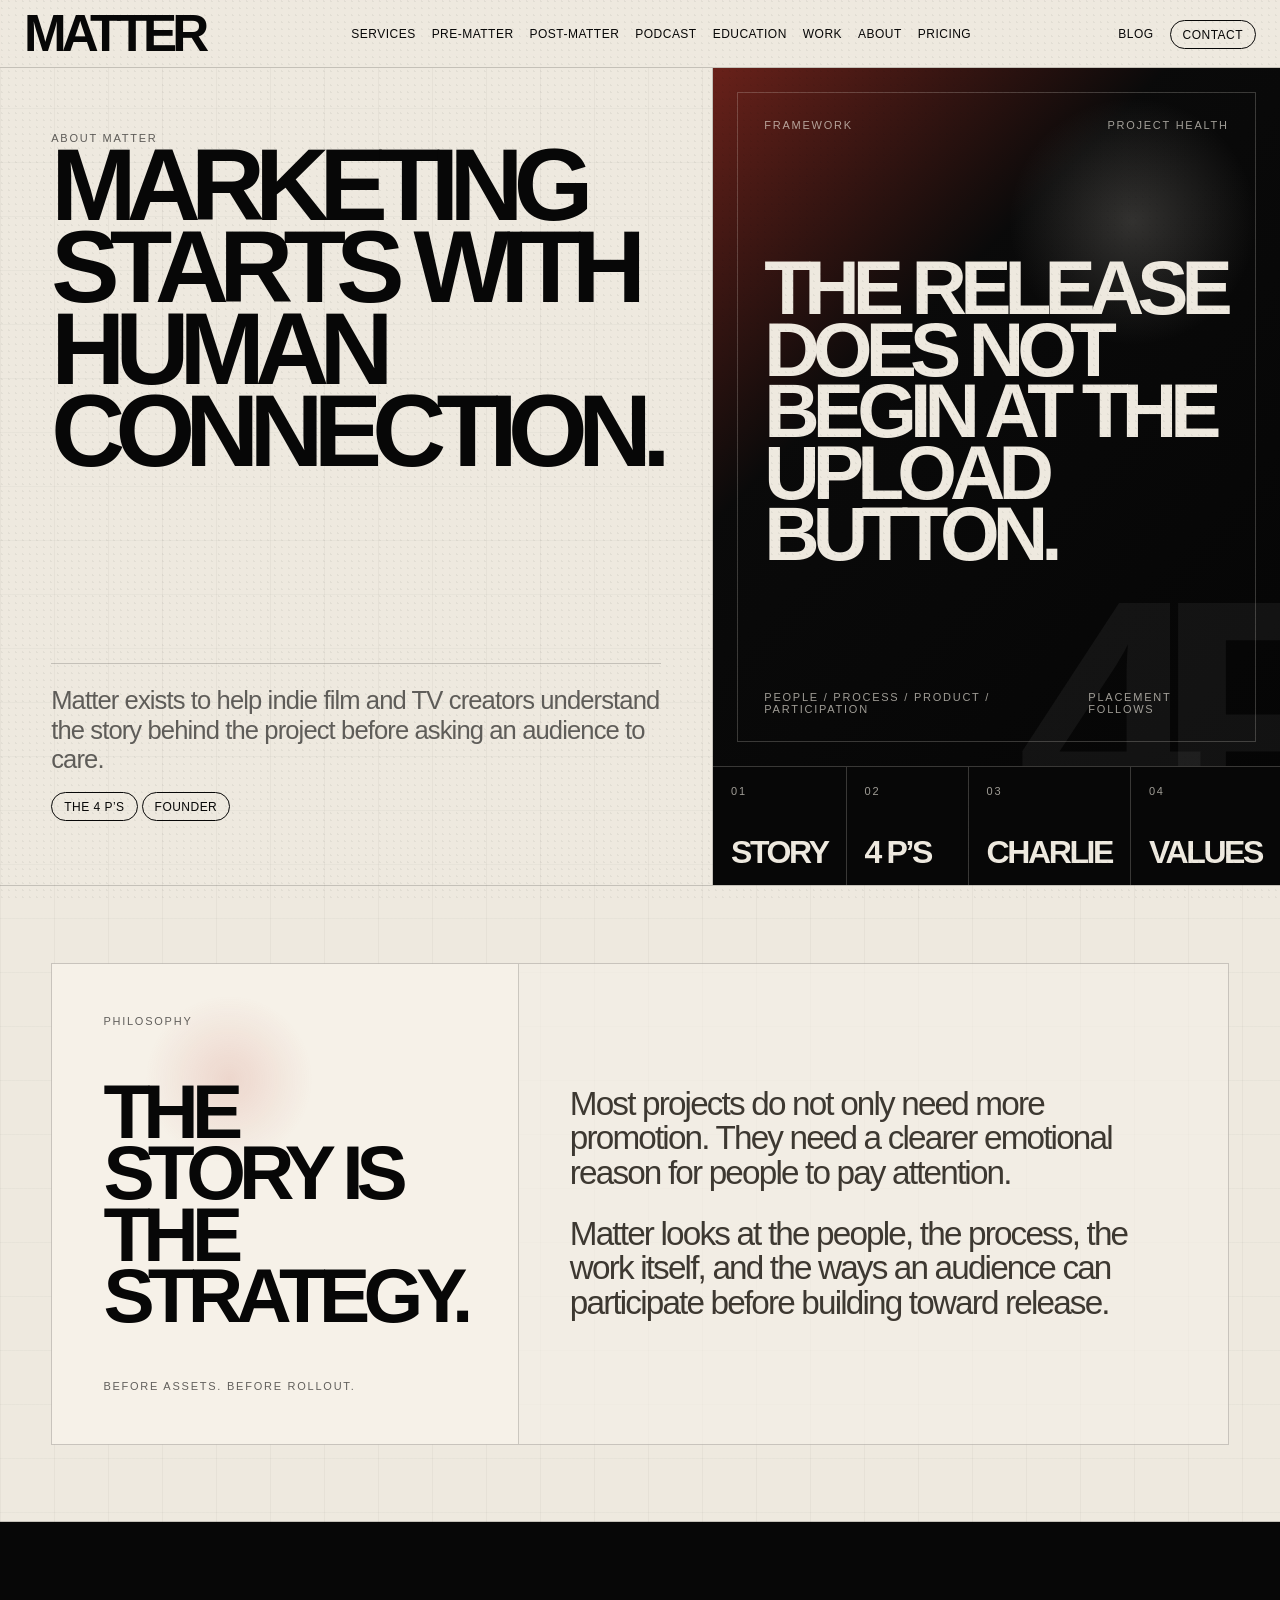
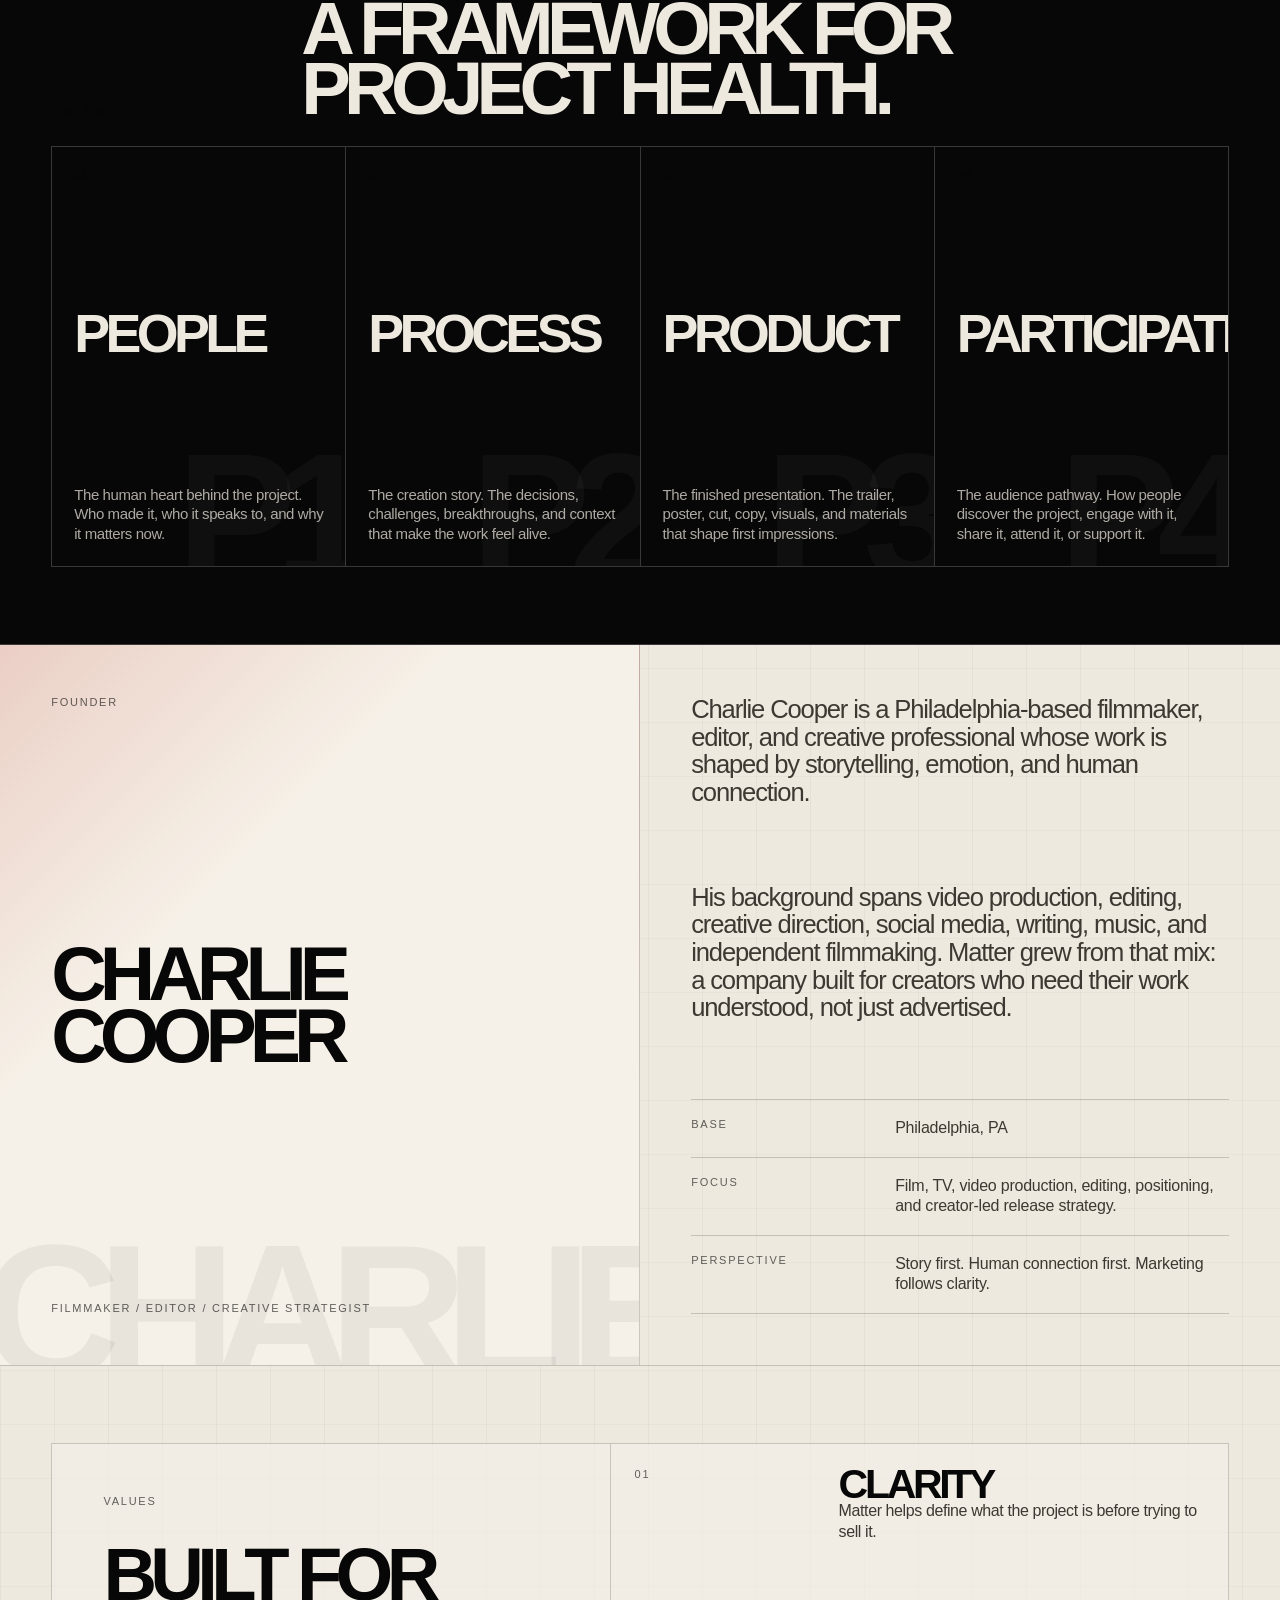
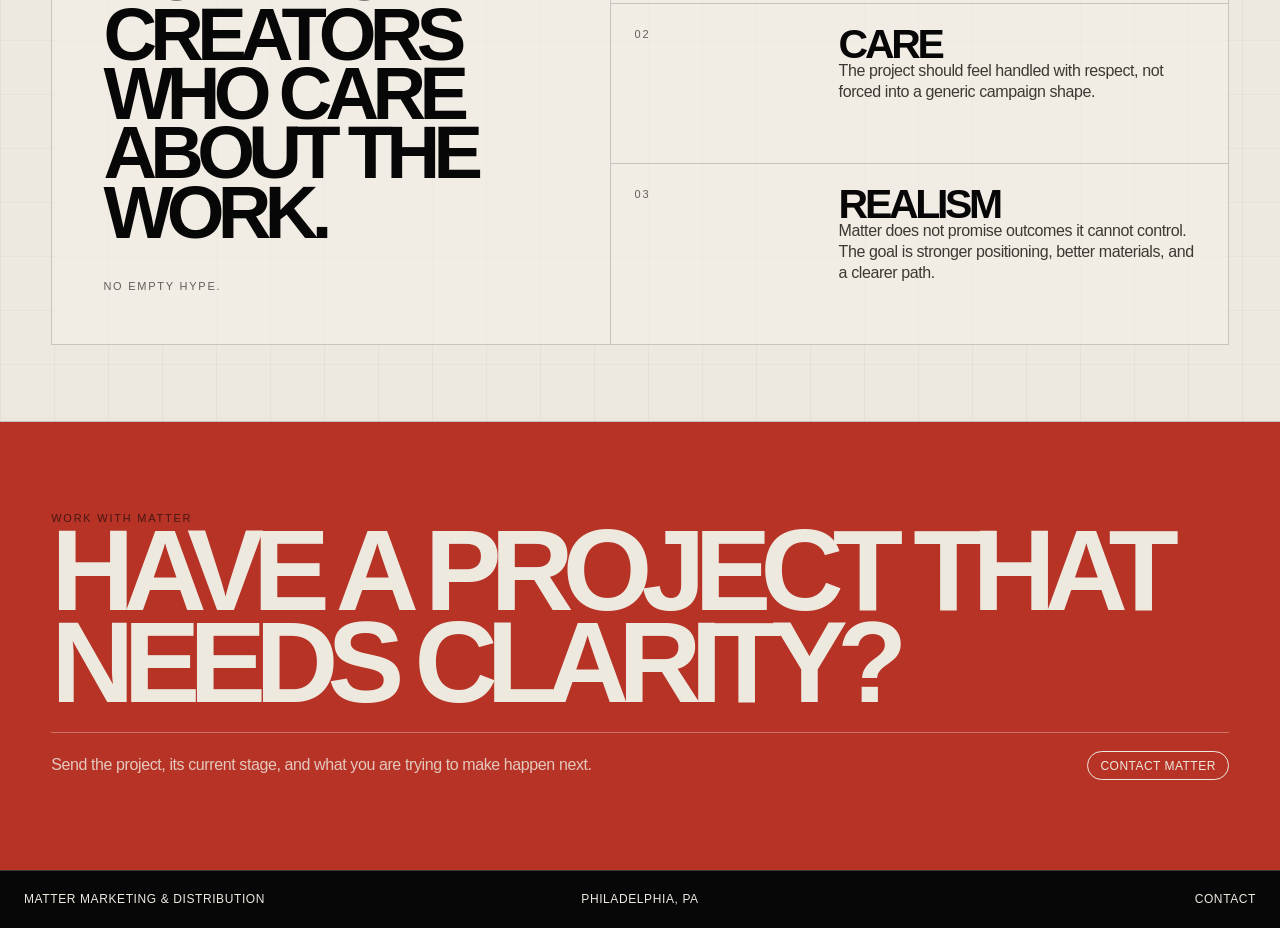
==== about/index.html @ 063575da "Update Matter website" ====
<!DOCTYPE html>
<html lang="en">
<head>
  <meta charset="UTF-8" />
  <meta name="viewport" content="width=device-width, initial-scale=1.0" />
  <title>About | Matter Marketing & Distribution</title>
  <link rel="stylesheet" href="../assets/css/style.css" />
  <style>
    :root {
      --about-black: #070707;
      --about-cream: #eee9df;
      --about-paper: #f6f1e8;
      --about-red: #b63326;
      --about-muted: rgba(7,7,7,.62);
      --about-line: rgba(7,7,7,.18);
      --about-light-line: rgba(238,233,223,.22);
    }

    body {
      background:
        linear-gradient(90deg, rgba(7,7,7,.035) 0 1px, transparent 1px),
        linear-gradient(180deg, rgba(7,7,7,.028) 0 1px, transparent 1px),
        var(--about-cream);
      background-size: 54px 54px;
      color: var(--about-black);
    }

    .about-kicker {
      margin: 0;
      color: var(--about-muted);
      font-size: 11px;
      letter-spacing: .16em;
      text-transform: uppercase;
    }

    .about-hero {
      min-height: calc(100vh - 82px);
      display: grid;
      grid-template-columns: .95fr 1.05fr;
      border-bottom: 1px solid var(--about-line);
    }

    .about-hero-left {
      padding: clamp(38px, 5vw, 82px) clamp(24px, 4vw, 64px);
      display: flex;
      flex-direction: column;
      justify-content: space-between;
      gap: 54px;
      border-right: 1px solid var(--about-line);
    }

    .about-hero-left h1 {
      margin: 0;
      max-width: 980px;
      font-size: clamp(60px, 8vw, 150px);
      line-height: .8;
      letter-spacing: -.095em;
      text-transform: uppercase;
    }

    .about-hero-bottom {
      padding-top: 22px;
      border-top: 1px solid var(--about-line);
      display: grid;
      gap: 18px;
    }

    .about-hero-bottom p {
      max-width: 650px;
      margin: 0;
      color: var(--about-muted);
      font-size: clamp(18px, 2vw, 28px);
      line-height: 1.14;
      letter-spacing: -.035em;
    }

    .about-hero-right {
      display: grid;
      grid-template-rows: 1fr auto;
      background: var(--about-black);
      color: var(--about-cream);
    }

    .philosophy-board {
      position: relative;
      min-height: 100%;
      padding: clamp(28px, 4vw, 54px);
      display: flex;
      flex-direction: column;
      justify-content: space-between;
      overflow: hidden;
      background:
        radial-gradient(circle at 74% 22%, rgba(238,233,223,.18), transparent 18%),
        linear-gradient(135deg, rgba(182,51,38,.55), rgba(7,7,7,.3) 36%, rgba(5,5,5,.98)),
        #0b0b0b;
    }

    .philosophy-board::before {
      content: "";
      position: absolute;
      inset: 24px;
      border: 1px solid rgba(238,233,223,.22);
      pointer-events: none;
    }

    .philosophy-board::after {
      content: "4P";
      position: absolute;
      right: -4vw;
      bottom: -6vw;
      font-size: clamp(180px, 26vw, 520px);
      line-height: .75;
      font-weight: 900;
      letter-spacing: -.14em;
      color: rgba(238,233,223,.055);
      pointer-events: none;
    }

    .philosophy-board h2 {
      position: relative;
      z-index: 2;
      margin: 0;
      max-width: 760px;
      font-size: clamp(48px, 6vw, 118px);
      line-height: .8;
      letter-spacing: -.09em;
      text-transform: uppercase;
    }

    .board-meta {
      position: relative;
      z-index: 2;
      display: flex;
      justify-content: space-between;
      gap: 18px;
      color: rgba(238,233,223,.66);
      font-size: 11px;
      letter-spacing: .16em;
      text-transform: uppercase;
    }

    .about-nav-strip {
      display: grid;
      grid-template-columns: repeat(4, 1fr);
      border-top: 1px solid var(--about-light-line);
    }

    .about-nav-item {
      min-height: 118px;
      padding: 18px;
      border-right: 1px solid var(--about-light-line);
      display: flex;
      flex-direction: column;
      justify-content: space-between;
      transition: background .22s ease;
    }

    .about-nav-item:last-child {
      border-right: 0;
    }

    .about-nav-item:hover {
      background: #171717;
    }

    .about-nav-item strong {
      font-size: clamp(22px, 2.5vw, 42px);
      line-height: .86;
      letter-spacing: -.075em;
      text-transform: uppercase;
    }

    .about-section {
      padding: clamp(42px, 6vw, 92px) clamp(24px, 4vw, 58px);
      border-bottom: 1px solid var(--about-line);
    }

    .story-panel {
      display: grid;
      grid-template-columns: .7fr 1.3fr;
      border: 1px solid var(--about-line);
      background: rgba(246,241,232,.58);
    }

    .story-title {
      min-height: 480px;
      padding: clamp(24px, 4vw, 52px);
      border-right: 1px solid var(--about-line);
      display: flex;
      flex-direction: column;
      justify-content: space-between;
      background:
        radial-gradient(circle at 38% 24%, rgba(182,51,38,.14), transparent 18%),
        var(--about-paper);
    }

    .story-title h2 {
      margin: 0;
      font-size: clamp(46px, 6vw, 118px);
      line-height: .8;
      letter-spacing: -.09em;
      text-transform: uppercase;
    }

    .story-copy {
      min-height: 480px;
      padding: clamp(24px, 4vw, 52px);
      display: grid;
      align-content: center;
      gap: 26px;
    }

    .story-copy p {
      max-width: 900px;
      margin: 0;
      color: #3d3831;
      font-size: clamp(22px, 2.6vw, 42px);
      line-height: 1.04;
      letter-spacing: -.055em;
    }

    .framework-section {
      background: var(--about-black);
      color: var(--about-cream);
      border-bottom-color: var(--about-light-line);
    }

    .framework-head {
      display: grid;
      grid-template-columns: 220px 1fr;
      gap: 30px;
      align-items: end;
      margin-bottom: 28px;
    }

    .framework-head h2 {
      margin: 0;
      max-width: 1080px;
      font-size: clamp(42px, 5.8vw, 116px);
      line-height: .8;
      letter-spacing: -.09em;
      text-transform: uppercase;
    }

    .fourp-grid {
      display: grid;
      grid-template-columns: repeat(4, 1fr);
      border-top: 1px solid var(--about-light-line);
      border-left: 1px solid var(--about-light-line);
    }

    .p-card {
      min-height: 420px;
      padding: 22px;
      border-right: 1px solid var(--about-light-line);
      border-bottom: 1px solid var(--about-light-line);
      display: flex;
      flex-direction: column;
      justify-content: space-between;
      position: relative;
      overflow: hidden;
      isolation: isolate;
      transition: transform .22s ease, background .22s ease;
    }

    .p-card::before {
      content: "";
      position: absolute;
      inset: 18px;
      border: 1px solid rgba(238,233,223,.16);
      opacity: 0;
      transform: scale(.96);
      transition: opacity .22s ease, transform .22s ease;
      pointer-events: none;
    }

    .p-card::after {
      position: absolute;
      right: -8px;
      bottom: -18px;
      font-size: 180px;
      line-height: .75;
      font-weight: 900;
      letter-spacing: -.12em;
      color: rgba(238,233,223,.04);
      z-index: -1;
    }

    .p-card:nth-child(1)::after { content: "P1"; }
    .p-card:nth-child(2)::after { content: "P2"; }
    .p-card:nth-child(3)::after { content: "P3"; }
    .p-card:nth-child(4)::after { content: "P4"; }

    .p-card:hover {
      transform: translateY(-4px);
      background:
        radial-gradient(circle at 50% 24%, rgba(182,51,38,.22), transparent 22%),
        #111;
    }

    .p-card:hover::before {
      opacity: 1;
      transform: scale(1);
    }

    .p-card h3 {
      margin: 0;
      font-size: clamp(34px, 4.2vw, 78px);
      line-height: .82;
      letter-spacing: -.085em;
      text-transform: uppercase;
    }

    .p-card p {
      margin: 0;
      color: rgba(238,233,223,.72);
      font-size: 15px;
      line-height: 1.32;
    }

    .charlie-section {
      padding: 0;
      border-bottom: 1px solid var(--about-line);
    }

    .charlie-grid {
      display: grid;
      grid-template-columns: 1fr 1fr;
      min-height: 720px;
    }

    .charlie-portrait {
      padding: clamp(24px, 4vw, 52px);
      border-right: 1px solid var(--about-line);
      display: flex;
      flex-direction: column;
      justify-content: space-between;
      background:
        linear-gradient(135deg, rgba(182,51,38,.18), transparent 34%),
        var(--about-paper);
      position: relative;
      overflow: hidden;
    }

    .charlie-portrait::after {
      content: "CHARLIE";
      position: absolute;
      left: -18px;
      bottom: -18px;
      font-size: clamp(100px, 15vw, 260px);
      line-height: .74;
      font-weight: 900;
      letter-spacing: -.12em;
      color: rgba(7,7,7,.055);
      pointer-events: none;
    }

    .charlie-portrait h2 {
      position: relative;
      z-index: 2;
      margin: 0;
      max-width: 780px;
      font-size: clamp(48px, 6vw, 120px);
      line-height: .8;
      letter-spacing: -.09em;
      text-transform: uppercase;
    }

    .charlie-copy {
      padding: clamp(24px, 4vw, 52px);
      display: flex;
      flex-direction: column;
      justify-content: space-between;
      gap: 38px;
    }

    .charlie-copy p {
      max-width: 780px;
      margin: 0;
      color: #3d3831;
      font-size: clamp(20px, 2vw, 32px);
      line-height: 1.08;
      letter-spacing: -.045em;
    }

    .bio-facts {
      display: grid;
      border-top: 1px solid var(--about-line);
    }

    .bio-row {
      display: grid;
      grid-template-columns: 180px 1fr;
      gap: 24px;
      padding: 18px 0;
      border-bottom: 1px solid var(--about-line);
    }

    .bio-row p {
      font-size: 16px;
      line-height: 1.28;
      letter-spacing: -.015em;
    }

    .values-panel {
      display: grid;
      grid-template-columns: .95fr 1.05fr;
      border: 1px solid var(--about-line);
      background: rgba(246,241,232,.6);
    }

    .values-left {
      min-height: 500px;
      padding: clamp(24px, 4vw, 52px);
      border-right: 1px solid var(--about-line);
      display: flex;
      flex-direction: column;
      justify-content: space-between;
    }

    .values-left h2 {
      margin: 0;
      max-width: 820px;
      font-size: clamp(46px, 5.8vw, 112px);
      line-height: .8;
      letter-spacing: -.09em;
      text-transform: uppercase;
    }

    .values-right {
      display: grid;
      grid-template-columns: 1fr;
    }

    .value-row {
      padding: 24px;
      border-bottom: 1px solid var(--about-line);
      display: grid;
      grid-template-columns: 180px 1fr;
      gap: 24px;
      align-items: start;
    }

    .value-row:last-child {
      border-bottom: 0;
    }

    .value-row h3 {
      margin: 0;
      font-size: clamp(28px, 3.2vw, 62px);
      line-height: .82;
      letter-spacing: -.08em;
      text-transform: uppercase;
    }

    .value-row p {
      max-width: 620px;
      margin: 0;
      color: #3d3831;
      font-size: 16px;
      line-height: 1.3;
    }

    .about-cta {
      padding: clamp(44px, 7vw, 110px) clamp(24px, 4vw, 58px);
      background: var(--about-red);
      color: var(--about-cream);
    }

    .about-cta h2 {
      max-width: 1160px;
      margin: 0 0 24px;
      font-size: clamp(56px, 9vw, 160px);
      line-height: .8;
      letter-spacing: -.095em;
      text-transform: uppercase;
    }

    .about-cta-line {
      display: grid;
      grid-template-columns: 1fr auto;
      gap: 24px;
      align-items: center;
      padding-top: 18px;
      border-top: 1px solid rgba(238,233,223,.34);
    }

    .about-cta-line p {
      max-width: 620px;
      margin: 0;
      color: rgba(238,233,223,.82);
      line-height: 1.3;
    }

    .about-cta .button:hover {
      background: var(--about-cream);
      color: var(--about-black);
    }

    @media (max-width: 1050px) {
      .about-hero,
      .story-panel,
      .framework-head,
      .charlie-grid,
      .values-panel,
      .about-cta-line {
        grid-template-columns: 1fr;
      }

      .about-hero-left,
      .story-title,
      .charlie-portrait,
      .values-left {
        border-right: 0;
        border-bottom: 1px solid var(--about-line);
      }

      .fourp-grid {
        grid-template-columns: repeat(2, 1fr);
      }

      .about-nav-strip {
        grid-template-columns: repeat(2, 1fr);
      }
    }

    @media (max-width: 720px) {
      .about-hero-left,
      .about-section,
      .charlie-copy,
      .about-cta {
        padding-left: 18px;
        padding-right: 18px;
      }

      .fourp-grid,
      .about-nav-strip,
      .bio-row,
      .value-row {
        grid-template-columns: 1fr;
      }

      .p-card {
        min-height: 320px;
      }

      .story-title,
      .story-copy,
      .charlie-portrait,
      .values-left {
        min-height: 360px;
      }
    }
  </style>
</head>

<body>
  <div class="grain"></div>

  <header>
    <a href="../index.html" class="brand">Matter</a>
    <nav aria-label="Main navigation">
      <a href="../services/index.html">Services</a>
      <a href="../pre-matter/index.html">Pre-Matter</a>
      <a href="../post-matter/index.html">Post-Matter</a>
      <a href="../podcast/index.html">Podcast</a>
      <a href="../education/index.html">Education</a>
      <a href="../work/index.html">Work</a>
      <a href="../about/index.html">About</a>
      <a href="../pricing/index.html">Pricing</a>
    </nav>
    <div class="header-right">
      <a href="../blog/index.html">Blog</a>
      <a class="button" href="../contact/index.html">Contact</a>
    </div>
  </header>

  <main>
    <section class="about-hero">
      <div class="about-hero-left">
        <div>
          <p class="about-kicker">About Matter</p>
          <h1>Marketing starts with human connection.</h1>
        </div>

        <div class="about-hero-bottom">
          <p>Matter exists to help indie film and TV creators understand the story behind the project before asking an audience to care.</p>
          <div>
            <a class="button" href="#framework">The 4 P’s</a>
            <a class="button" href="#founder">Founder</a>
          </div>
        </div>
      </div>

      <aside class="about-hero-right">
        <div class="philosophy-board">
          <div class="board-meta">
            <span>Framework</span>
            <span>Project Health</span>
          </div>
          <h2>The release does not begin at the upload button.</h2>
          <div class="board-meta">
            <span>People / Process / Product / Participation</span>
            <span>Placement follows</span>
          </div>
        </div>

        <div class="about-nav-strip">
          <a class="about-nav-item" href="#story">
            <span class="board-meta">01</span>
            <strong>Story</strong>
          </a>
          <a class="about-nav-item" href="#framework">
            <span class="board-meta">02</span>
            <strong>4 P’s</strong>
          </a>
          <a class="about-nav-item" href="#founder">
            <span class="board-meta">03</span>
            <strong>Charlie</strong>
          </a>
          <a class="about-nav-item" href="#values">
            <span class="board-meta">04</span>
            <strong>Values</strong>
          </a>
        </div>
      </aside>
    </section>

    <section class="about-section" id="story">
      <div class="story-panel">
        <div class="story-title">
          <p class="about-kicker">Philosophy</p>
          <h2>The story is the strategy.</h2>
          <p class="about-kicker">Before assets. Before rollout.</p>
        </div>

        <div class="story-copy">
          <p>Most projects do not only need more promotion. They need a clearer emotional reason for people to pay attention.</p>
          <p>Matter looks at the people, the process, the work itself, and the ways an audience can participate before building toward release.</p>
        </div>
      </div>
    </section>

    <section class="about-section framework-section" id="framework">
      <div class="framework-head">
        <p class="about-kicker">The 4 P’s</p>
        <h2>A framework for project health.</h2>
      </div>

      <div class="fourp-grid">
        <article class="p-card">
          <span class="about-kicker">01</span>
          <h3>People</h3>
          <p>The human heart behind the project. Who made it, who it speaks to, and why it matters now.</p>
        </article>

        <article class="p-card">
          <span class="about-kicker">02</span>
          <h3>Process</h3>
          <p>The creation story. The decisions, challenges, breakthroughs, and context that make the work feel alive.</p>
        </article>

        <article class="p-card">
          <span class="about-kicker">03</span>
          <h3>Product</h3>
          <p>The finished presentation. The trailer, poster, cut, copy, visuals, and materials that shape first impressions.</p>
        </article>

        <article class="p-card">
          <span class="about-kicker">04</span>
          <h3>Participation</h3>
          <p>The audience pathway. How people discover the project, engage with it, share it, attend it, or support it.</p>
        </article>
      </div>
    </section>

    <section class="charlie-section" id="founder">
      <div class="charlie-grid">
        <div class="charlie-portrait">
          <p class="about-kicker">Founder</p>
          <h2>Charlie Cooper</h2>
          <p class="about-kicker">Filmmaker / Editor / Creative Strategist</p>
        </div>

        <div class="charlie-copy">
          <p>Charlie Cooper is a Philadelphia-based filmmaker, editor, and creative professional whose work is shaped by storytelling, emotion, and human connection.</p>
          <p>His background spans video production, editing, creative direction, social media, writing, music, and independent filmmaking. Matter grew from that mix: a company built for creators who need their work understood, not just advertised.</p>

          <div class="bio-facts">
            <div class="bio-row">
              <span class="about-kicker">Base</span>
              <p>Philadelphia, PA</p>
            </div>
            <div class="bio-row">
              <span class="about-kicker">Focus</span>
              <p>Film, TV, video production, editing, positioning, and creator-led release strategy.</p>
            </div>
            <div class="bio-row">
              <span class="about-kicker">Perspective</span>
              <p>Story first. Human connection first. Marketing follows clarity.</p>
            </div>
          </div>
        </div>
      </div>
    </section>

    <section class="about-section" id="values">
      <div class="values-panel">
        <div class="values-left">
          <p class="about-kicker">Values</p>
          <h2>Built for creators who care about the work.</h2>
          <p class="about-kicker">No empty hype.</p>
        </div>

        <div class="values-right">
          <div class="value-row">
            <span class="about-kicker">01</span>
            <div>
              <h3>Clarity</h3>
              <p>Matter helps define what the project is before trying to sell it.</p>
            </div>
          </div>

          <div class="value-row">
            <span class="about-kicker">02</span>
            <div>
              <h3>Care</h3>
              <p>The project should feel handled with respect, not forced into a generic campaign shape.</p>
            </div>
          </div>

          <div class="value-row">
            <span class="about-kicker">03</span>
            <div>
              <h3>Realism</h3>
              <p>Matter does not promise outcomes it cannot control. The goal is stronger positioning, better materials, and a clearer path.</p>
            </div>
          </div>
        </div>
      </div>
    </section>

    <section class="about-cta">
      <p class="about-kicker">Work with Matter</p>
      <h2>Have a project that needs clarity?</h2>
      <div class="about-cta-line">
        <p>Send the project, its current stage, and what you are trying to make happen next.</p>
        <a class="button" href="../contact/index.html">Contact Matter</a>
      </div>
    </section>
  </main>

  <footer>
    <div>Matter Marketing & Distribution</div>
    <div>Philadelphia, PA</div>
    <div><a href="../contact/index.html">Contact</a></div>
  </footer>
</body>
</html>
---- assets/css/style.css ----
:root {
  --black: #070707;
  --cream: #eee9df;
  --paper: #f6f1e8;
  --red: #b63326;
  --muted: #736d62;
  --line: rgba(7, 7, 7, .18);
  --line-light: rgba(246, 241, 232, .22);
}

* { box-sizing: border-box; }

html { scroll-behavior: smooth; }

body {
  margin: 0;
  background: var(--cream);
  color: var(--black);
  font-family: Arial, Helvetica, sans-serif;
  letter-spacing: -0.025em;
}

a { color: inherit; text-decoration: none; }

.grain {
  pointer-events: none;
  position: fixed;
  inset: 0;
  z-index: 50;
  opacity: .05;
  background-image: radial-gradient(circle at 25% 20%, #000 0 1px, transparent 1px);
  background-size: 7px 7px;
  mix-blend-mode: multiply;
}

header {
  position: sticky;
  top: 0;
  z-index: 40;
  display: grid;
  grid-template-columns: auto 1fr auto;
  align-items: center;
  gap: 24px;
  padding: 16px 24px 14px;
  border-bottom: 1px solid var(--line);
  background: rgba(238, 233, 223, .92);
  backdrop-filter: blur(18px);
}

.brand {
  font-size: clamp(34px, 4vw, 62px);
  line-height: .72;
  font-weight: 900;
  letter-spacing: -.095em;
  text-transform: uppercase;
}

nav,
.header-right {
  display: flex;
  align-items: center;
  gap: 16px;
  font-size: 12px;
  letter-spacing: .04em;
  text-transform: uppercase;
}

nav { justify-content: center; flex-wrap: wrap; }
.header-right { justify-content: flex-end; }

.button {
  display: inline-flex;
  align-items: center;
  justify-content: center;
  width: fit-content;
  border: 1px solid currentColor;
  border-radius: 999px;
  padding: 8px 12px 7px;
  font-size: 12px;
  line-height: 1;
  letter-spacing: .04em;
  text-transform: uppercase;
  transition: background .2s ease, color .2s ease;
}

.button:hover {
  background: var(--black);
  color: var(--cream);
}

.hero-feature .button:hover,
.poster .button:hover,
.cta .button:hover {
  background: var(--cream);
  color: var(--black);
}

.hero {
  min-height: calc(100vh - 82px);
  display: grid;
  grid-template-columns: 1fr 1fr;
  border-bottom: 1px solid var(--line);
}

.hero-title {
  padding: clamp(36px, 5vw, 76px) clamp(28px, 4.5vw, 68px);
  display: flex;
  flex-direction: column;
  justify-content: space-between;
  gap: 48px;
}

.eyebrow {
  margin: 0 0 14px;
  color: var(--muted);
  font-size: 11px;
  letter-spacing: .13em;
  text-transform: uppercase;
}

h1, h2, h3, p { margin-top: 0; }

h1 {
  margin-bottom: 0;
  max-width: 860px;
  font-size: clamp(54px, 7.4vw, 124px);
  line-height: .88;
  letter-spacing: -.07em;
  text-transform: uppercase;
}

.hero-copy {
  display: grid;
  grid-template-columns: 1fr auto;
  align-items: end;
  gap: 28px;
  padding-top: 22px;
  border-top: 1px solid var(--line);
}

.hero-copy p {
  margin-bottom: 0;
  max-width: 540px;
  font-size: clamp(18px, 1.8vw, 25px);
  line-height: 1.12;
  letter-spacing: -.035em;
}

.hero-buttons {
  display: flex;
  align-items: center;
  justify-content: flex-end;
  gap: 10px;
  flex-wrap: wrap;
}

.hero-feature {
  display: grid;
  grid-template-rows: 1fr;
  border-left: 1px solid var(--line);
  background: var(--black);
  color: var(--cream);
}

.featured-carousel {
  position: relative;
  min-height: 100%;
  padding: 18px;
  background:
    radial-gradient(circle at 75% 24%, rgba(238, 233, 223, .24), transparent 18%),
    linear-gradient(115deg, rgba(182, 51, 38, .58), rgba(12, 12, 12, .32) 36%, rgba(5, 5, 5, .96)),
    #101010;
  overflow: hidden;
}

.featured-carousel::before {
  content: "";
  position: absolute;
  inset: 18px;
  border: 1px solid rgba(238, 233, 223, .24);
  pointer-events: none;
  z-index: 3;
}

.featured-track {
  display: grid;
  height: 100%;
  min-height: 460px;
}

.featured-slide {
  grid-area: 1 / 1;
  min-height: 460px;
  padding: 28px;
  display: flex;
  flex-direction: column;
  justify-content: space-between;
  opacity: 0;
  transform: translateX(16px);
  transition: opacity .5s ease, transform .5s ease;
  pointer-events: none;
}

.featured-slide.active {
  opacity: 1;
  transform: translateX(0);
  pointer-events: auto;
}

.featured-slide h2 {
  margin: 0;
  max-width: 860px;
  font-size: clamp(50px, 7vw, 118px);
  line-height: .8;
  letter-spacing: -.09em;
  text-transform: uppercase;
}

.featured-meta {
  display: flex;
  justify-content: space-between;
  gap: 20px;
  color: rgba(238, 233, 223, .68);
  font-size: 11px;
  letter-spacing: .16em;
  text-transform: uppercase;
}

.carousel-controls {
  position: absolute;
  right: 30px;
  bottom: 30px;
  z-index: 5;
  display: flex;
  gap: 8px;
}

.carousel-controls button {
  width: 34px;
  height: 34px;
  border-radius: 999px;
  border: 1px solid rgba(238, 233, 223, .5);
  background: transparent;
  color: var(--cream);
  cursor: pointer;
  font-size: 15px;
  line-height: 1;
}

.carousel-controls button:hover {
  background: var(--cream);
  color: var(--black);
}

.hero-actions {
  display: grid;
  grid-template-columns: repeat(3, 1fr);
  border-top: 1px solid var(--line-light);
}

.hero-action {
  min-height: 118px;
  padding: 18px;
  display: flex;
  flex-direction: column;
  justify-content: space-between;
  border-right: 1px solid var(--line-light);
  background: #101010;
  transition: background .2s ease;
}

.hero-action:last-child { border-right: 0; }
.hero-action:hover { background: #1a1a1a; }

.label {
  color: var(--muted);
  font-size: 11px;
  letter-spacing: .13em;
  text-transform: uppercase;
}

.dark .label,
.hero-feature .label {
  color: rgba(238, 233, 223, .58);
}

.hero-action strong {
  font-size: clamp(26px, 3vw, 48px);
  line-height: .86;
  letter-spacing: -.075em;
  text-transform: uppercase;
  font-weight: 900;
}

.dark {
  background: var(--black);
  color: var(--cream);
  border-bottom-color: var(--line-light);
}

.price-grid {
  display: grid;
  grid-template-columns: repeat(4, 1fr);
  border-top: 1px solid var(--line-light);
  border-left: 1px solid var(--line-light);
}

.price-card {
  min-height: 230px;
  padding: 18px;
  display: flex;
  flex-direction: column;
  justify-content: space-between;
  border-right: 1px solid var(--line-light);
  border-bottom: 1px solid var(--line-light);
}

.price-card h3 {
  margin-bottom: 8px;
  font-size: clamp(28px, 3vw, 58px);
  line-height: .84;
  letter-spacing: -.08em;
  text-transform: uppercase;
}

.price-card p {
  margin-bottom: 0;
  color: rgba(238, 233, 223, .72);
  font-size: 14px;
  line-height: 1.25;
}

.price {
  color: rgba(238, 233, 223, .72);
  font-size: 13px;
  letter-spacing: .09em;
  text-transform: uppercase;
}

.rows {
  border-top: 1px solid var(--line);
}

.row {
  display: grid;
  grid-template-columns: 180px 1fr 220px;
  gap: 24px;
  align-items: center;
  padding: 20px 0;
  border-bottom: 1px solid var(--line);
}

.row h3 {
  margin-bottom: 0;
  font-size: clamp(28px, 3.4vw, 64px);
  line-height: .82;
  letter-spacing: -.08em;
  text-transform: uppercase;
}

.row p {
  margin-bottom: 0;
  color: #3d3831;
  font-size: 15px;
  line-height: 1.25;
}

.editorial {
  display: grid;
  grid-template-columns: 1fr 1fr;
  border-top: 1px solid var(--line);
  border-left: 1px solid var(--line);
}

.editorial-card {
  min-height: 320px;
  padding: 20px;
  display: flex;
  flex-direction: column;
  justify-content: space-between;
  border-right: 1px solid var(--line);
  border-bottom: 1px solid var(--line);
  transition: background .2s ease, color .2s ease;
}

.editorial-card:hover {
  background: var(--black);
  color: var(--cream);
}

.editorial-card:hover .label { color: rgba(238, 233, 223, .58); }

.editorial-card h3 {
  margin-bottom: 12px;
  font-size: clamp(38px, 5vw, 92px);
  line-height: .8;
  letter-spacing: -.085em;
  text-transform: uppercase;
}

.editorial-card p {
  max-width: 470px;
  margin-bottom: 0;
  font-size: 15px;
  line-height: 1.28;
}

.news-layout {
  display: grid;
  grid-template-columns: 1.25fr .75fr;
  border-top: 1px solid var(--line-light);
  border-left: 1px solid var(--line-light);
}

.news-card {
  min-height: 340px;
  padding: 20px;
  display: flex;
  flex-direction: column;
  justify-content: space-between;
  border-right: 1px solid var(--line-light);
  border-bottom: 1px solid var(--line-light);
  background: #111;
}

.news-card.side { background: #171717; }

.news-card h3 {
  margin-bottom: 12px;
  font-size: clamp(36px, 4.8vw, 94px);
  line-height: .82;
  letter-spacing: -.085em;
  text-transform: uppercase;
}

.news-card p {
  max-width: 500px;
  margin-bottom: 0;
  color: rgba(238, 233, 223, .72);
  line-height: 1.28;
}

.cta {
  padding: clamp(44px, 7vw, 110px) clamp(24px, 4vw, 58px);
  background: var(--red);
  color: var(--cream);
}

.cta h2 {
  max-width: 1160px;
  margin-bottom: 24px;
  font-size: clamp(56px, 9vw, 160px);
  line-height: .8;
  letter-spacing: -.095em;
  text-transform: uppercase;
}

.cta-line {
  display: grid;
  grid-template-columns: 1fr auto;
  gap: 24px;
  align-items: center;
  padding-top: 18px;
  border-top: 1px solid rgba(238, 233, 223, .34);
}

.cta p {
  max-width: 520px;
  margin-bottom: 0;
  color: rgba(238, 233, 223, .8);
  font-size: 17px;
  line-height: 1.28;
}

footer {
  display: grid;
  grid-template-columns: 1fr 1fr 1fr;
  gap: 24px;
  padding: 20px 24px;
  background: var(--black);
  color: var(--cream);
  border-top: 1px solid var(--line-light);
  font-size: 12px;
  letter-spacing: .05em;
  line-height: 1.4;
  text-transform: uppercase;
}

footer div:nth-child(2) { text-align: center; }
footer div:nth-child(3) { text-align: right; }

@media (max-width: 1050px) {
  header { grid-template-columns: 1fr auto; }
  nav { grid-column: 1 / -1; grid-row: 2; justify-content: flex-start; }
  .hero, .news-layout { grid-template-columns: 1fr; }
  .hero-feature { border-left: 0; border-top: 1px solid var(--line); }
  .price-grid { grid-template-columns: repeat(2, 1fr); }
  .row { grid-template-columns: 1fr; gap: 8px; align-items: start; }
}

@media (max-width: 720px) {
  header { padding: 14px 16px; gap: 16px; }
  nav { gap: 12px; overflow-x: auto; flex-wrap: nowrap; padding-bottom: 2px; }
  .header-right a:not(.button) { display: none; }
  .hero-copy, .cta { padding-left: 18px; padding-right: 18px; }
  .hero-copy { min-height: 520px; }
  .hero-copy, .poster { min-height: auto; }
  .hero-copy, .poster { padding-top: 34px; padding-bottom: 34px; }
  .hero-buttons { justify-content: flex-start; }
  .hero-copy, .poster { gap: 60px; }
  .hero-copy .eyebrow { margin-bottom: 12px; }
  .hero-copy, .poster, .editorial-card, .news-card { min-height: 240px; }
  .hero-copy { justify-content: space-between; }
  .hero-title h1 { font-size: clamp(48px, 14vw, 92px); line-height: .9; letter-spacing: -.065em; }
  .hero-copy .hero-copy { display: block; }
  .hero-copy p { font-size: 18px; }
  .hero-copy .hero-copy { border-top: 0; }
  .hero-copy + .hero-feature .poster { min-height: 420px; }
  .hero-actions, .price-grid, .editorial, .cta-line, footer { grid-template-columns: 1fr; }
  footer div:nth-child(2), footer div:nth-child(3) { text-align: left; }
}
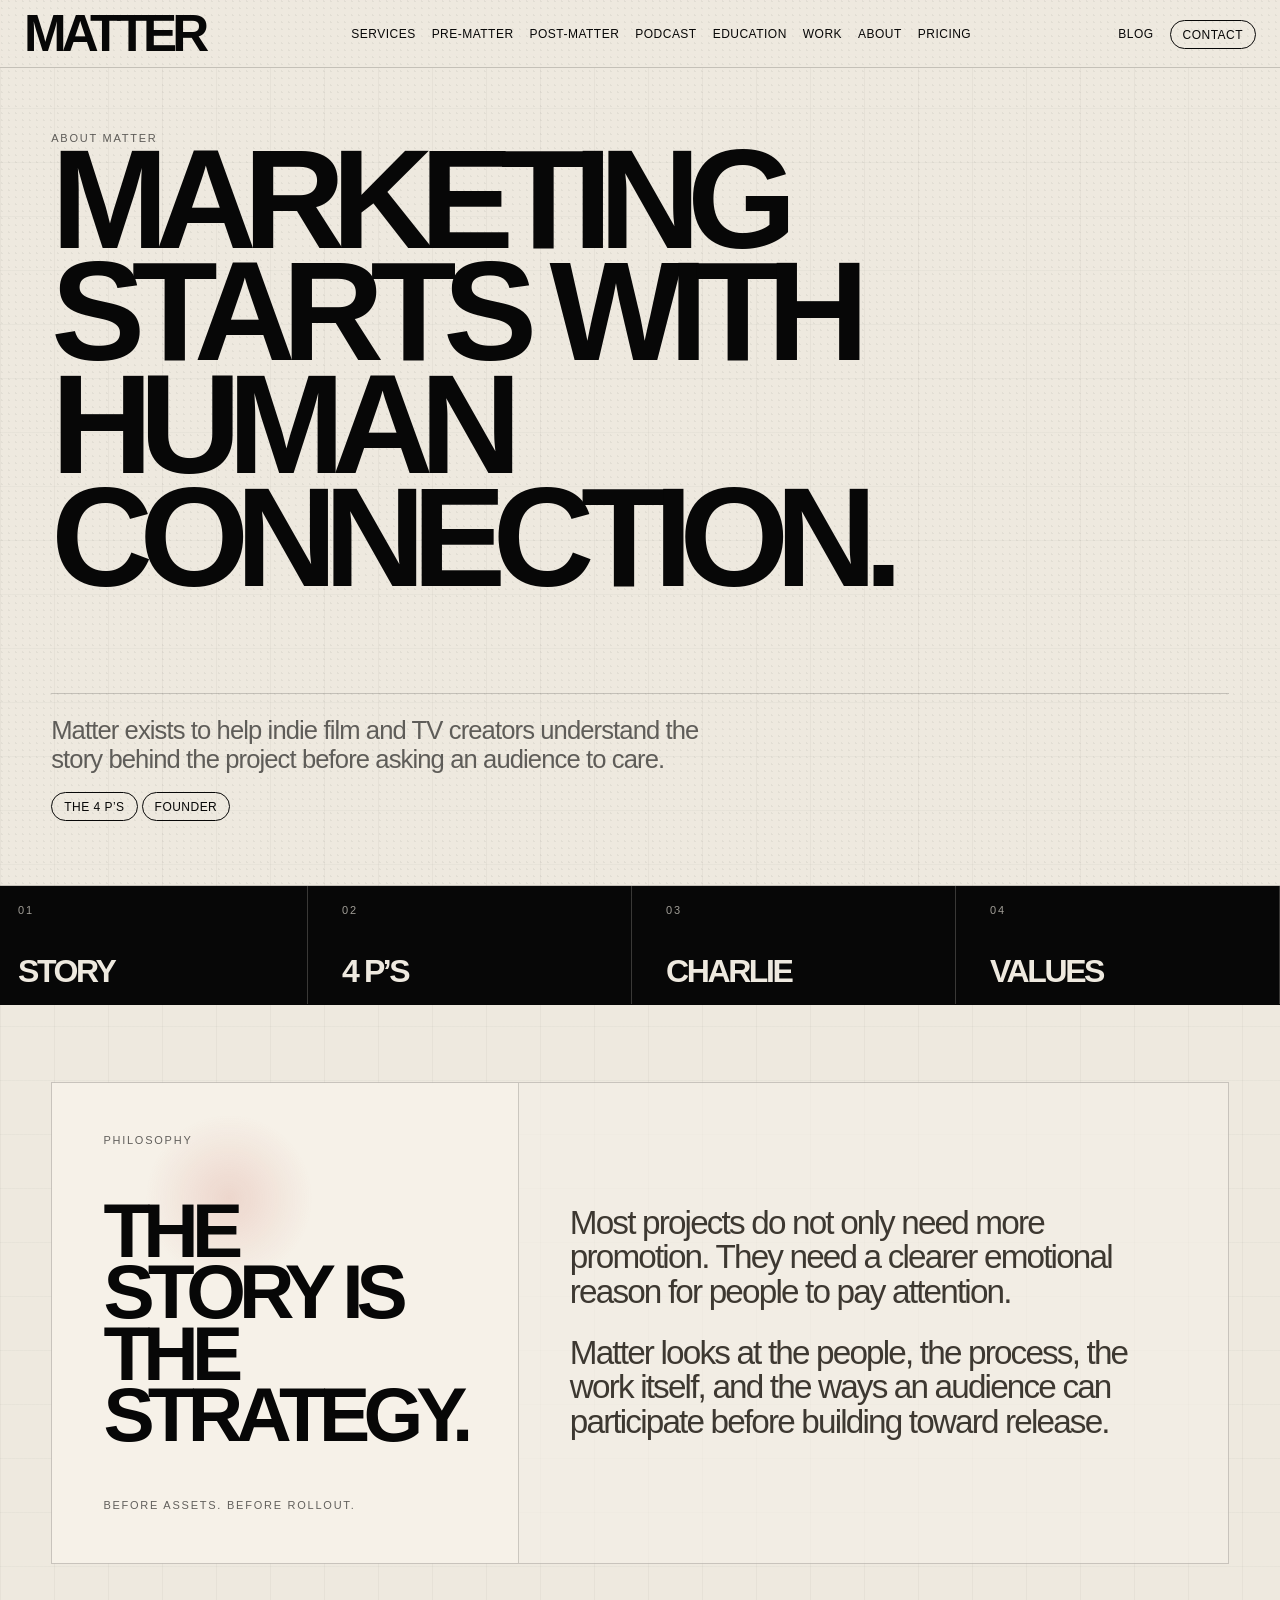
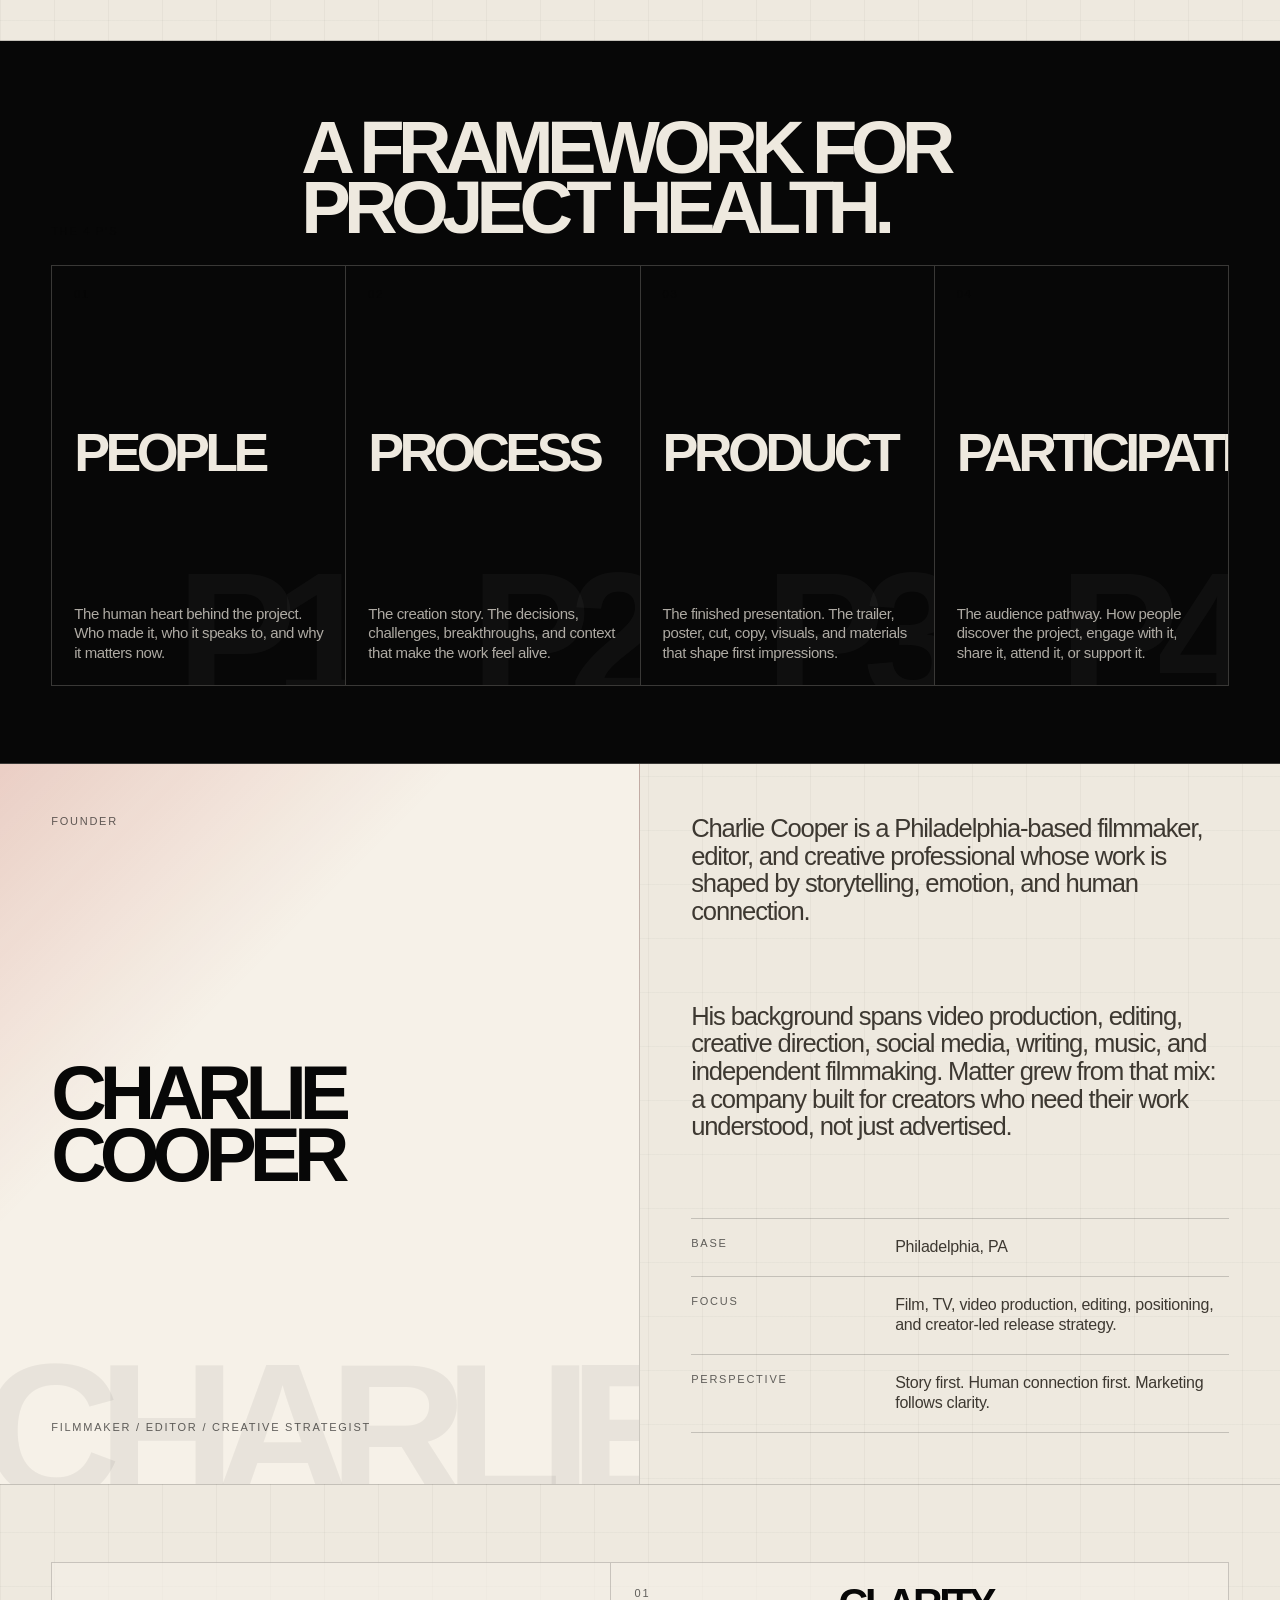
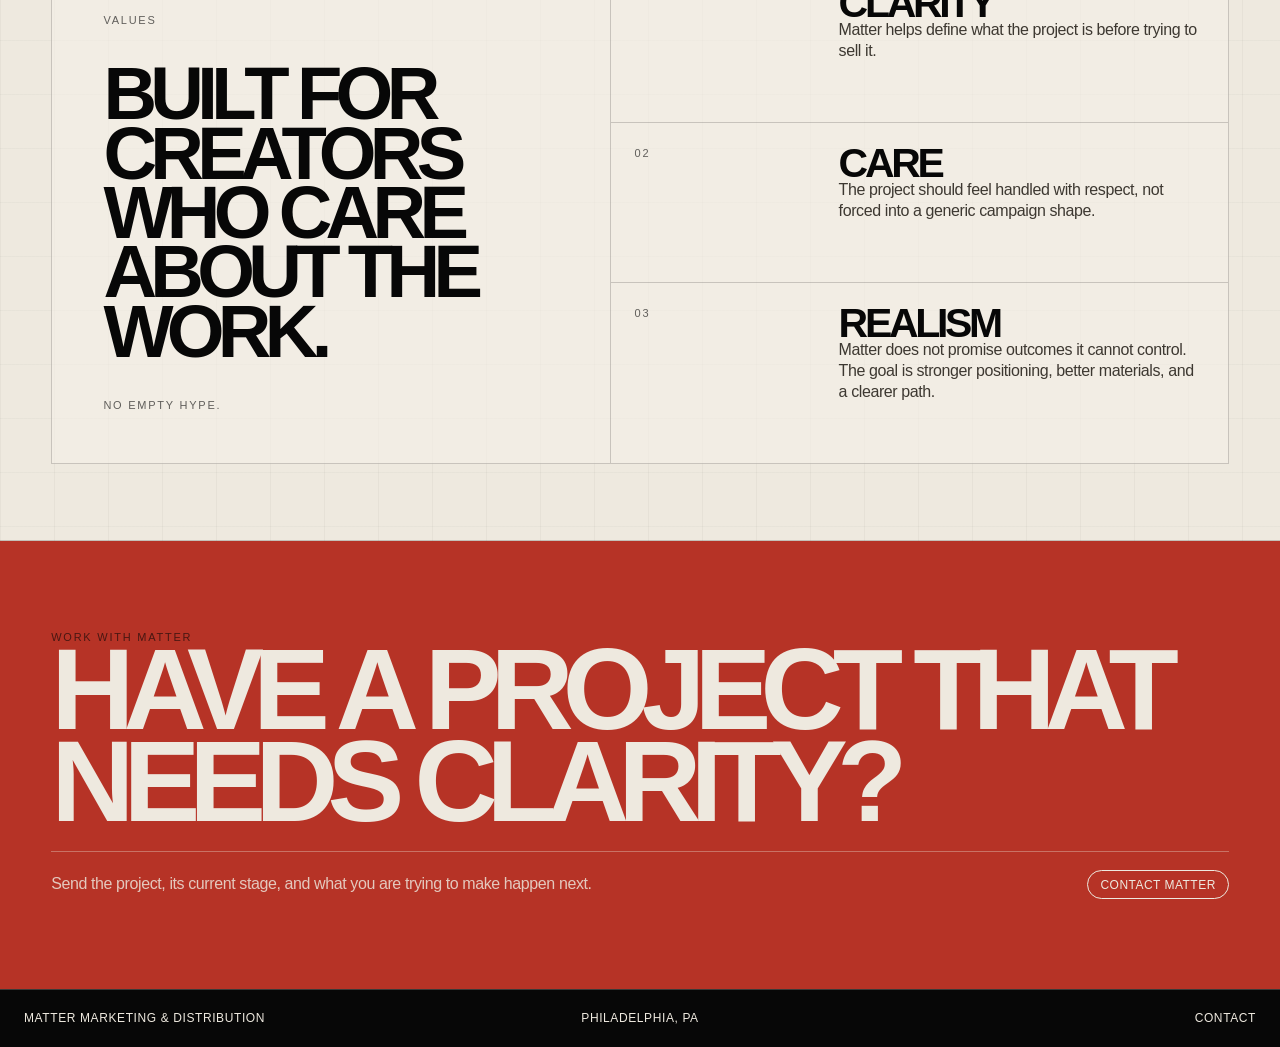
==== commit 2223666b: "Simplify about hero" ====
--- a/about/index.html
+++ b/about/index.html
@@ -551,6 +551,40 @@
         min-height: 360px;
       }
     }
+
+      .about-hero-solo {
+      grid-template-columns: 1fr;
+    }
+
+    .about-hero-solo .about-hero-left {
+      border-right: 0;
+      border-bottom: 0;
+    }
+
+    .about-hero-solo .about-hero-left h1 {
+      max-width: 1280px;
+      font-size: clamp(70px, 11vw, 210px);
+    }
+
+    .about-page-nav {
+      background: var(--about-black);
+      color: var(--about-cream);
+      border-top: 0;
+      border-bottom: 1px solid var(--about-line);
+    }
+
+    .about-page-nav .about-nav-item {
+      border-right: 1px solid var(--about-light-line);
+    }
+
+    .about-page-nav .board-meta {
+      color: rgba(238,233,223,.66);
+    }
+
+    .about-page-nav .about-nav-item:hover {
+      background: #171717;
+    }
+    
   </style>
 </head>
 
@@ -576,7 +610,7 @@
   </header>
 
   <main>
-    <section class="about-hero">
+       <section class="about-hero about-hero-solo">
       <div class="about-hero-left">
         <div>
           <p class="about-kicker">About Matter</p>
@@ -591,40 +625,26 @@
           </div>
         </div>
       </div>
-
-      <aside class="about-hero-right">
-        <div class="philosophy-board">
-          <div class="board-meta">
-            <span>Framework</span>
-            <span>Project Health</span>
-          </div>
-          <h2>The release does not begin at the upload button.</h2>
-          <div class="board-meta">
-            <span>People / Process / Product / Participation</span>
-            <span>Placement follows</span>
-          </div>
-        </div>
-
-        <div class="about-nav-strip">
-          <a class="about-nav-item" href="#story">
-            <span class="board-meta">01</span>
-            <strong>Story</strong>
-          </a>
-          <a class="about-nav-item" href="#framework">
-            <span class="board-meta">02</span>
-            <strong>4 P’s</strong>
-          </a>
-          <a class="about-nav-item" href="#founder">
-            <span class="board-meta">03</span>
-            <strong>Charlie</strong>
-          </a>
-          <a class="about-nav-item" href="#values">
-            <span class="board-meta">04</span>
-            <strong>Values</strong>
-          </a>
-        </div>
-      </aside>
     </section>
+
+    <nav class="about-nav-strip about-page-nav" aria-label="About page sections">
+      <a class="about-nav-item" href="#story">
+        <span class="board-meta">01</span>
+        <strong>Story</strong>
+      </a>
+      <a class="about-nav-item" href="#framework">
+        <span class="board-meta">02</span>
+        <strong>4 P’s</strong>
+      </a>
+      <a class="about-nav-item" href="#founder">
+        <span class="board-meta">03</span>
+        <strong>Charlie</strong>
+      </a>
+      <a class="about-nav-item" href="#values">
+        <span class="board-meta">04</span>
+        <strong>Values</strong>
+      </a>
+    </nav>
 
     <section class="about-section" id="story">
       <div class="story-panel">
--- a/assets/css/style.css
+++ b/assets/css/style.css
@@ -519,3 +519,16 @@
   .hero-actions, .price-grid, .editorial, .cta-line, footer { grid-template-columns: 1fr; }
   footer div:nth-child(2), footer div:nth-child(3) { text-align: left; }
 }
+
+.hero-solo {
+  grid-template-columns: 1fr;
+}
+
+.hero-solo .hero-title {
+  border-right: 0;
+  max-width: none;
+}
+
+.hero-solo .hero-copy {
+  max-width: 760px;
+}
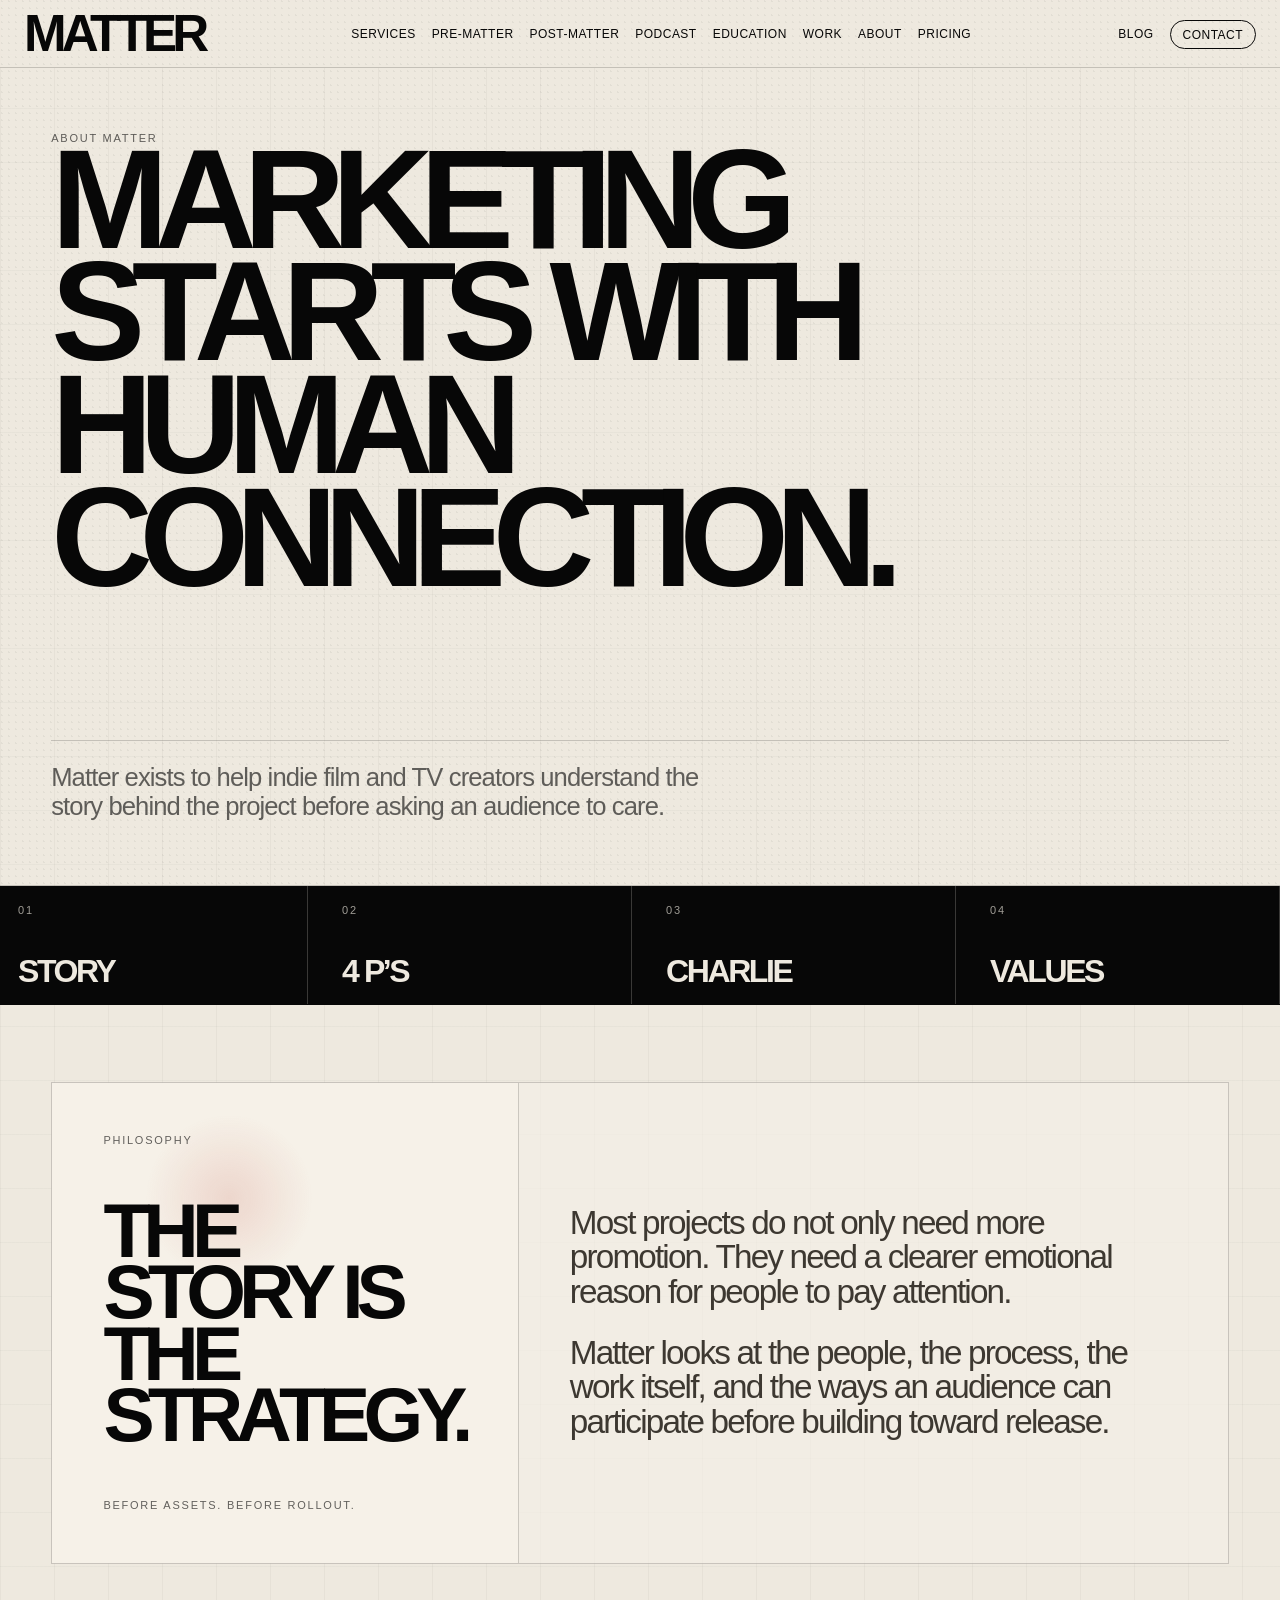
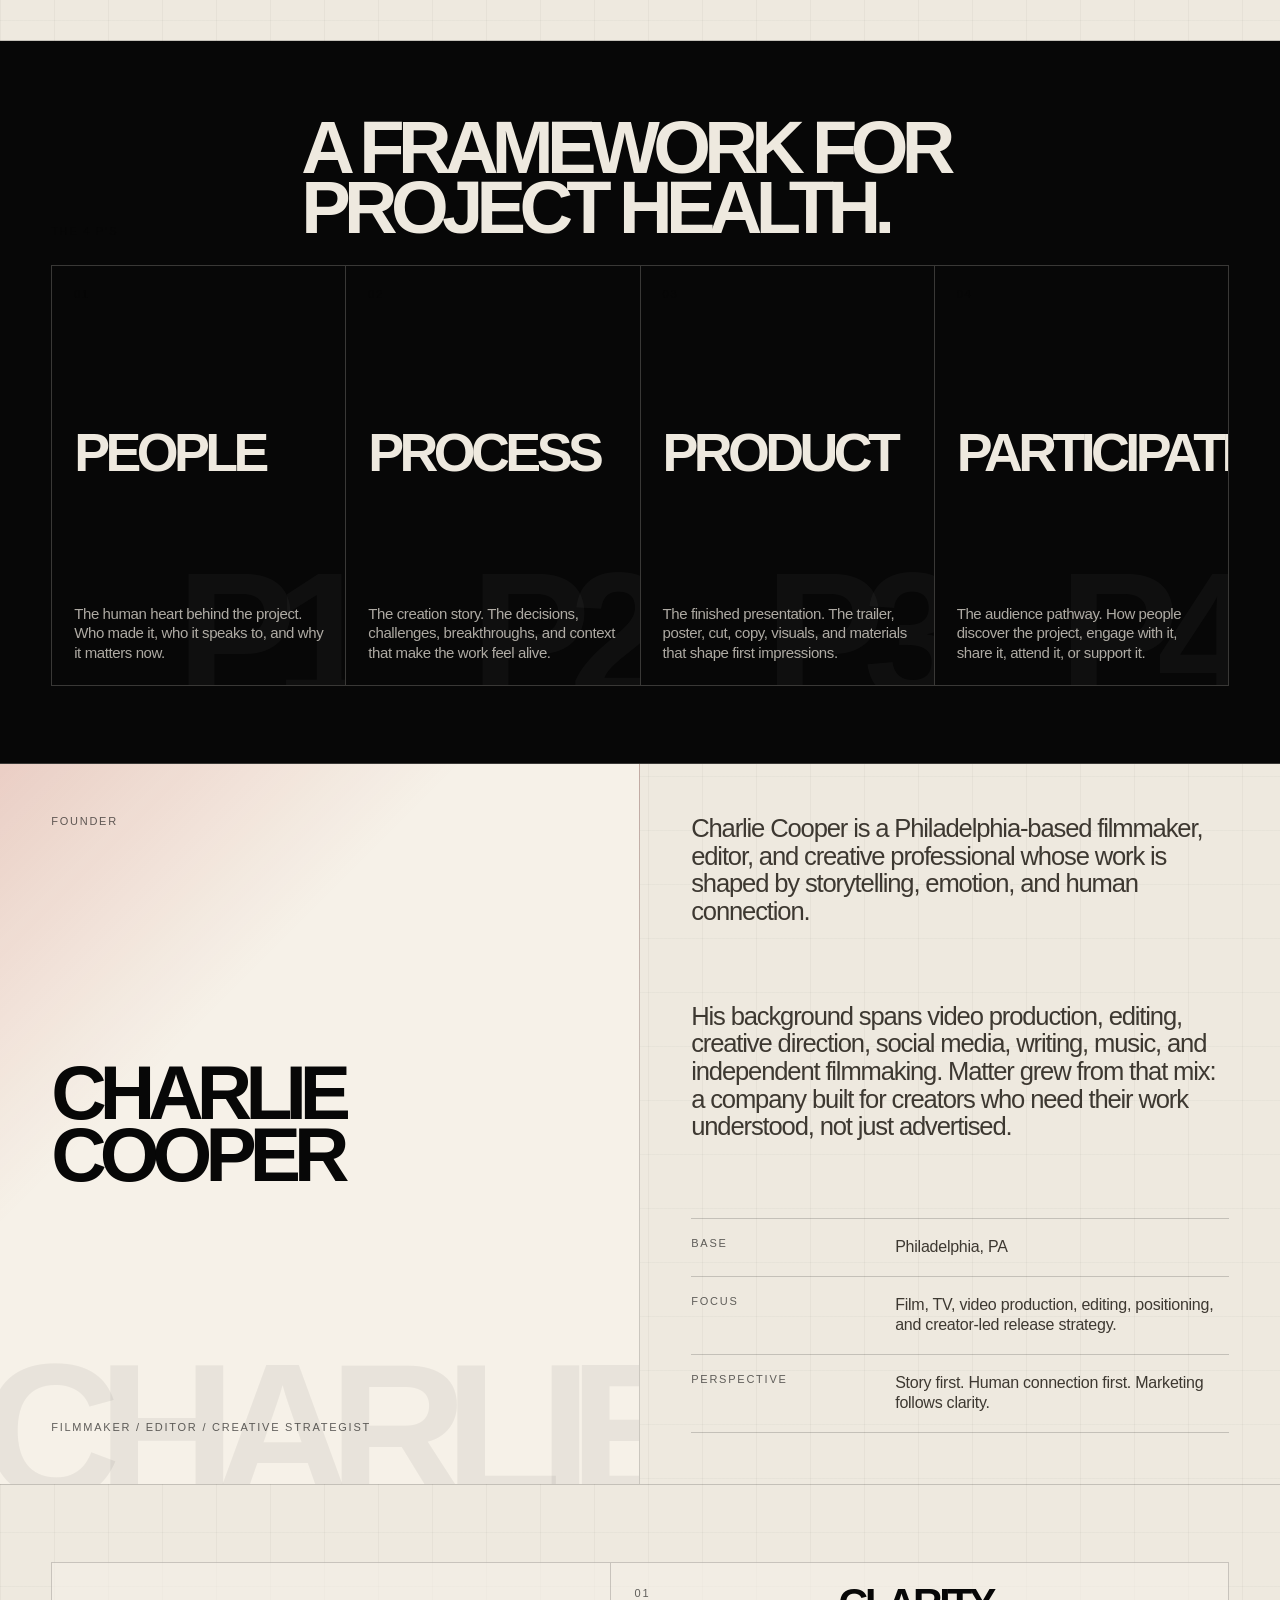
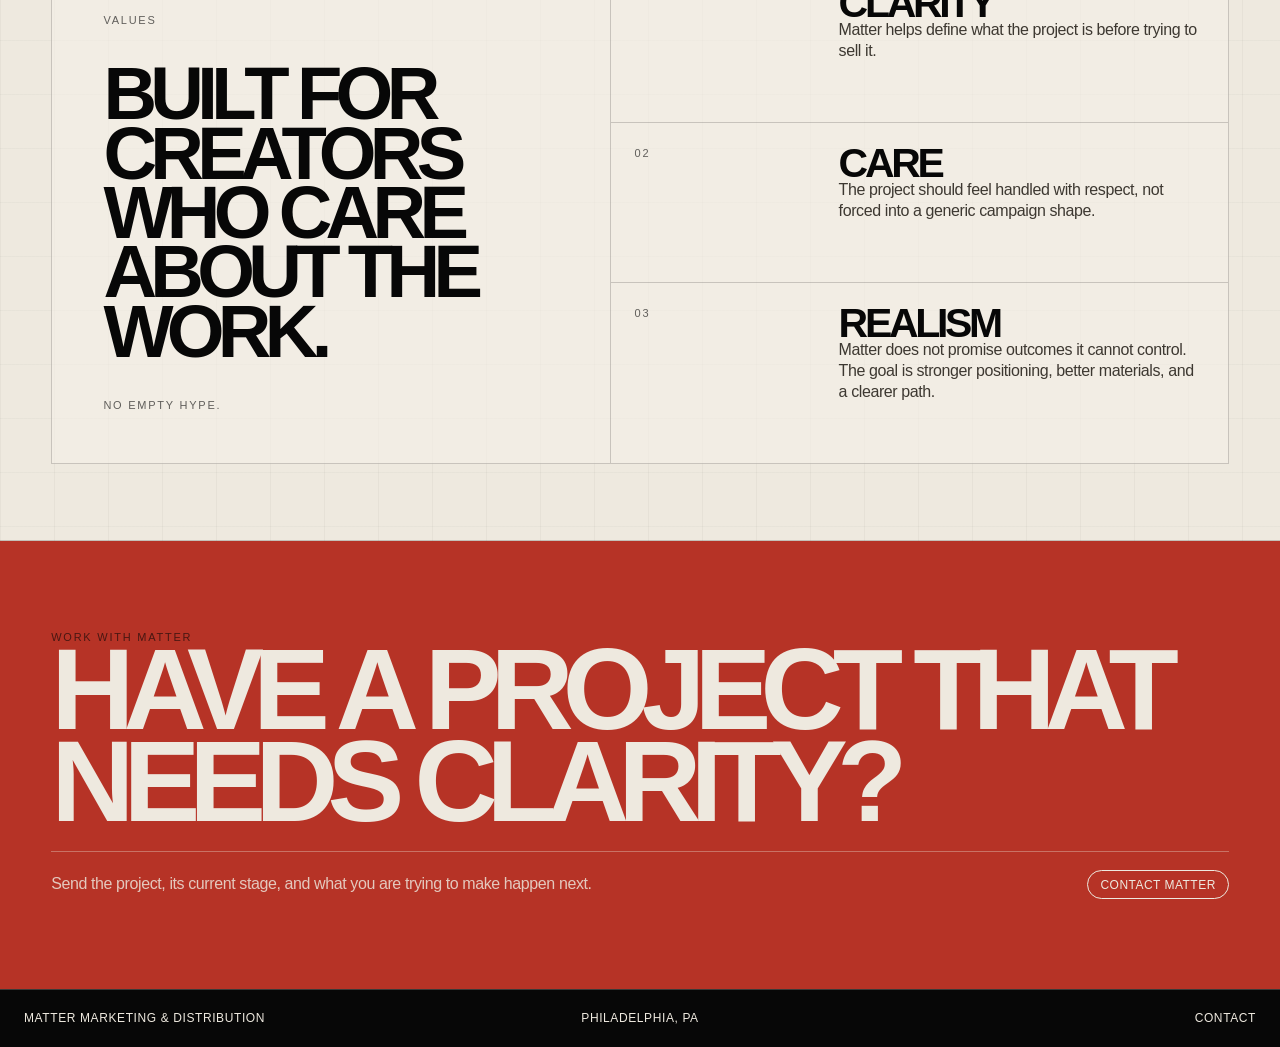
==== commit 9961d51a: "Remove about hero buttons" ====
--- a/about/index.html
+++ b/about/index.html
@@ -584,7 +584,7 @@
     .about-page-nav .about-nav-item:hover {
       background: #171717;
     }
-    
+
   </style>
 </head>
 
@@ -619,10 +619,6 @@
 
         <div class="about-hero-bottom">
           <p>Matter exists to help indie film and TV creators understand the story behind the project before asking an audience to care.</p>
-          <div>
-            <a class="button" href="#framework">The 4 P’s</a>
-            <a class="button" href="#founder">Founder</a>
-          </div>
         </div>
       </div>
     </section>
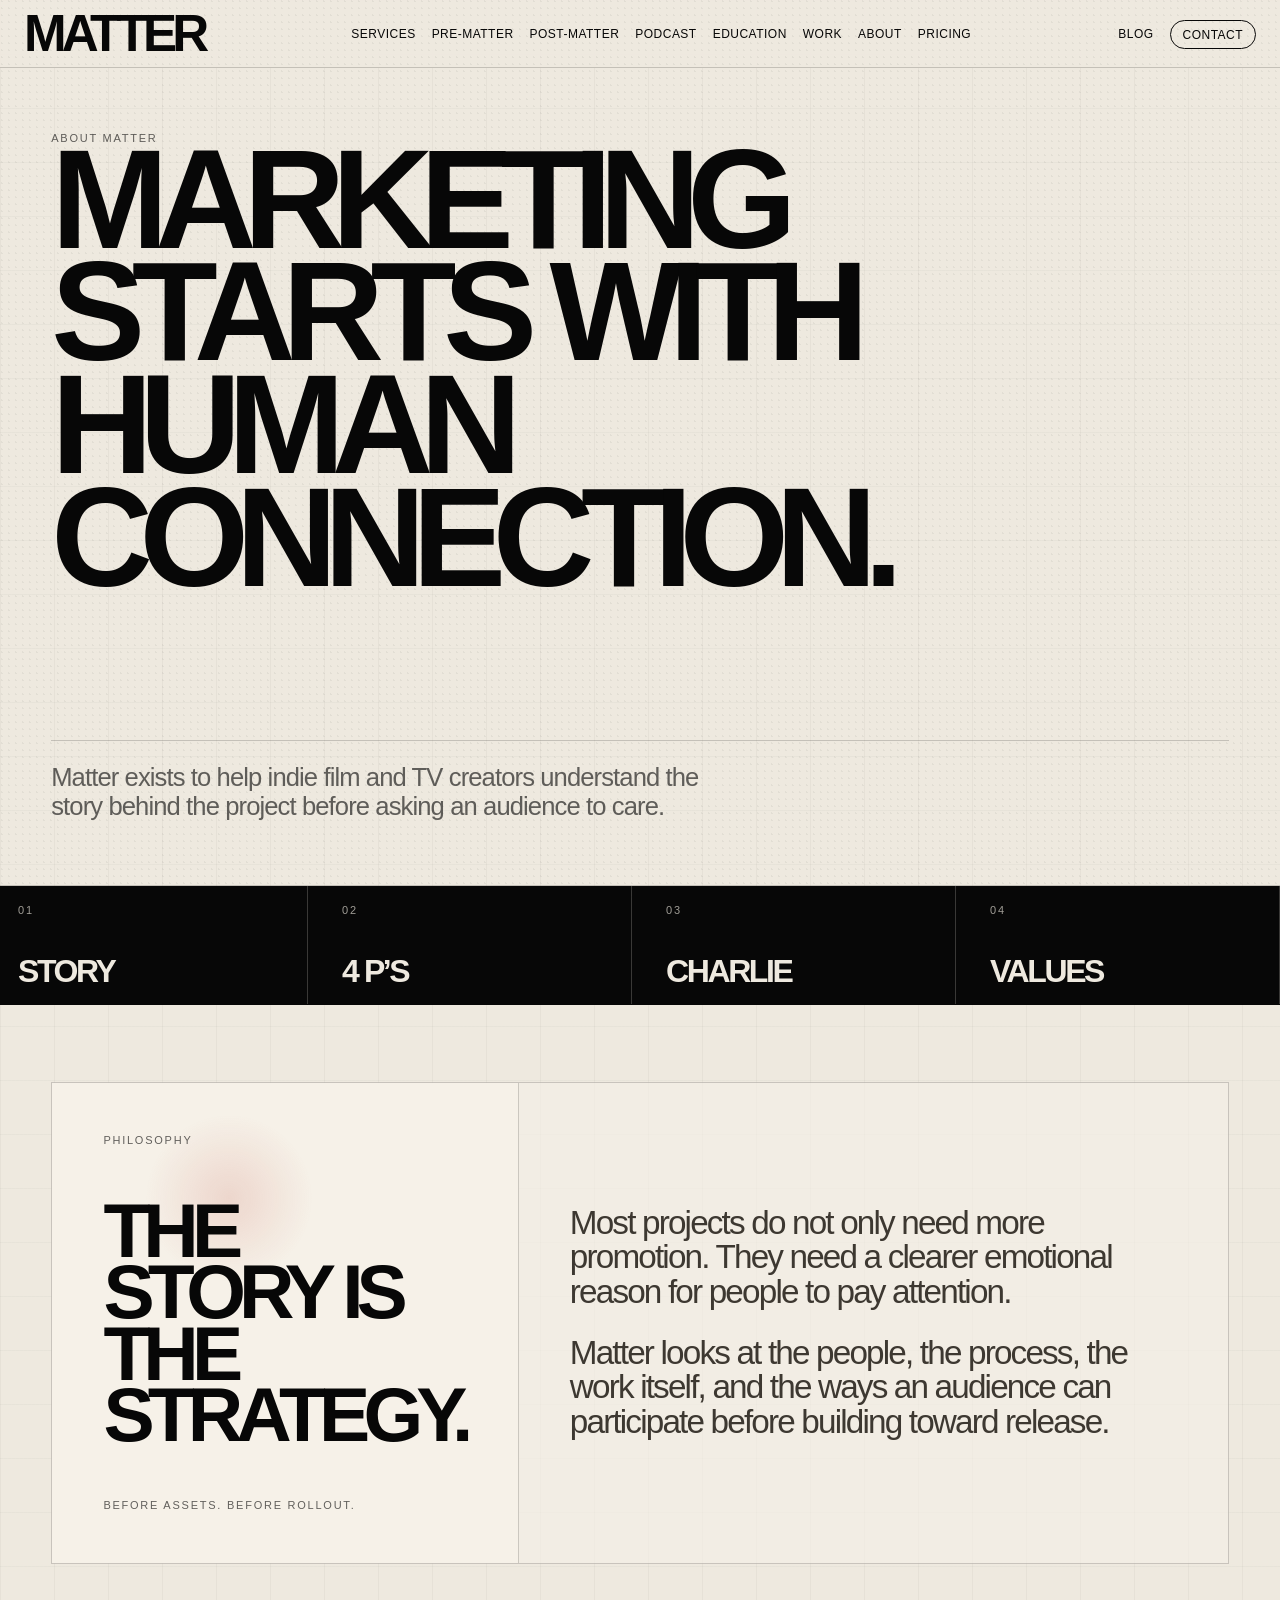
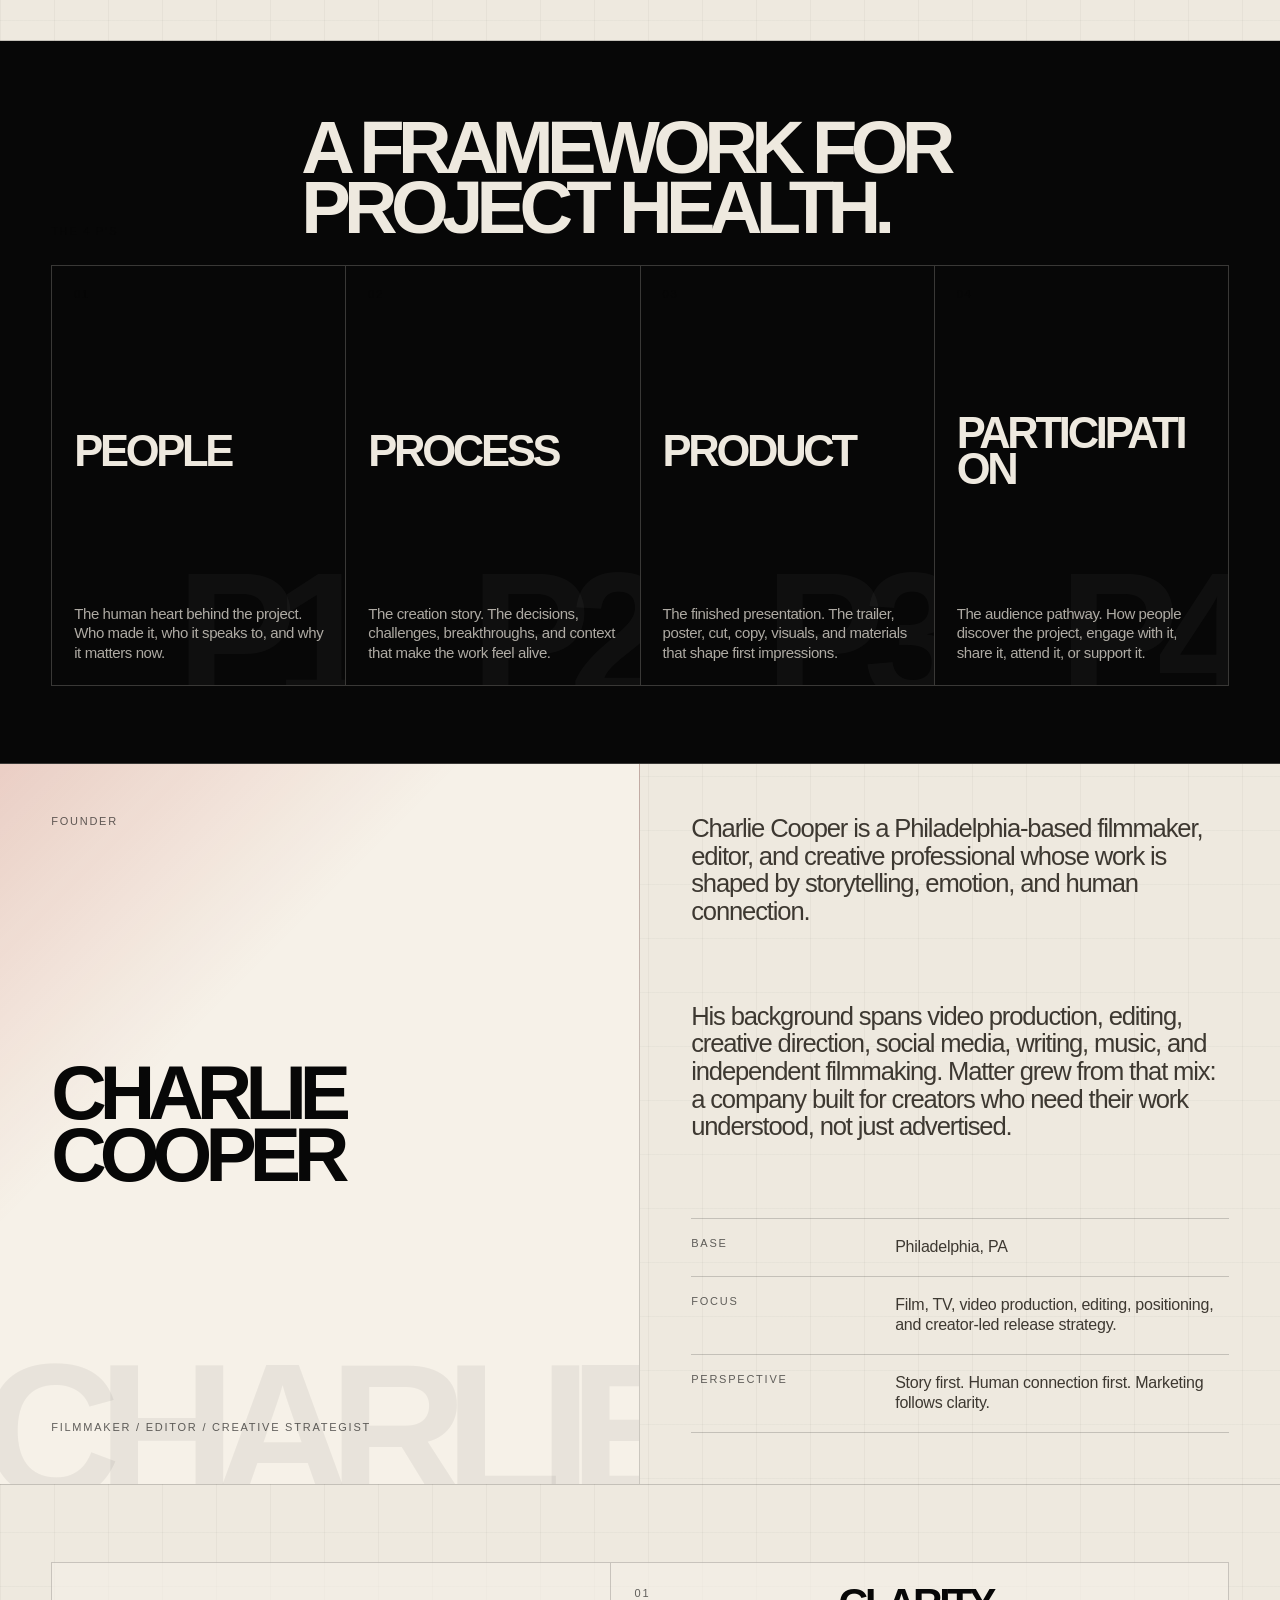
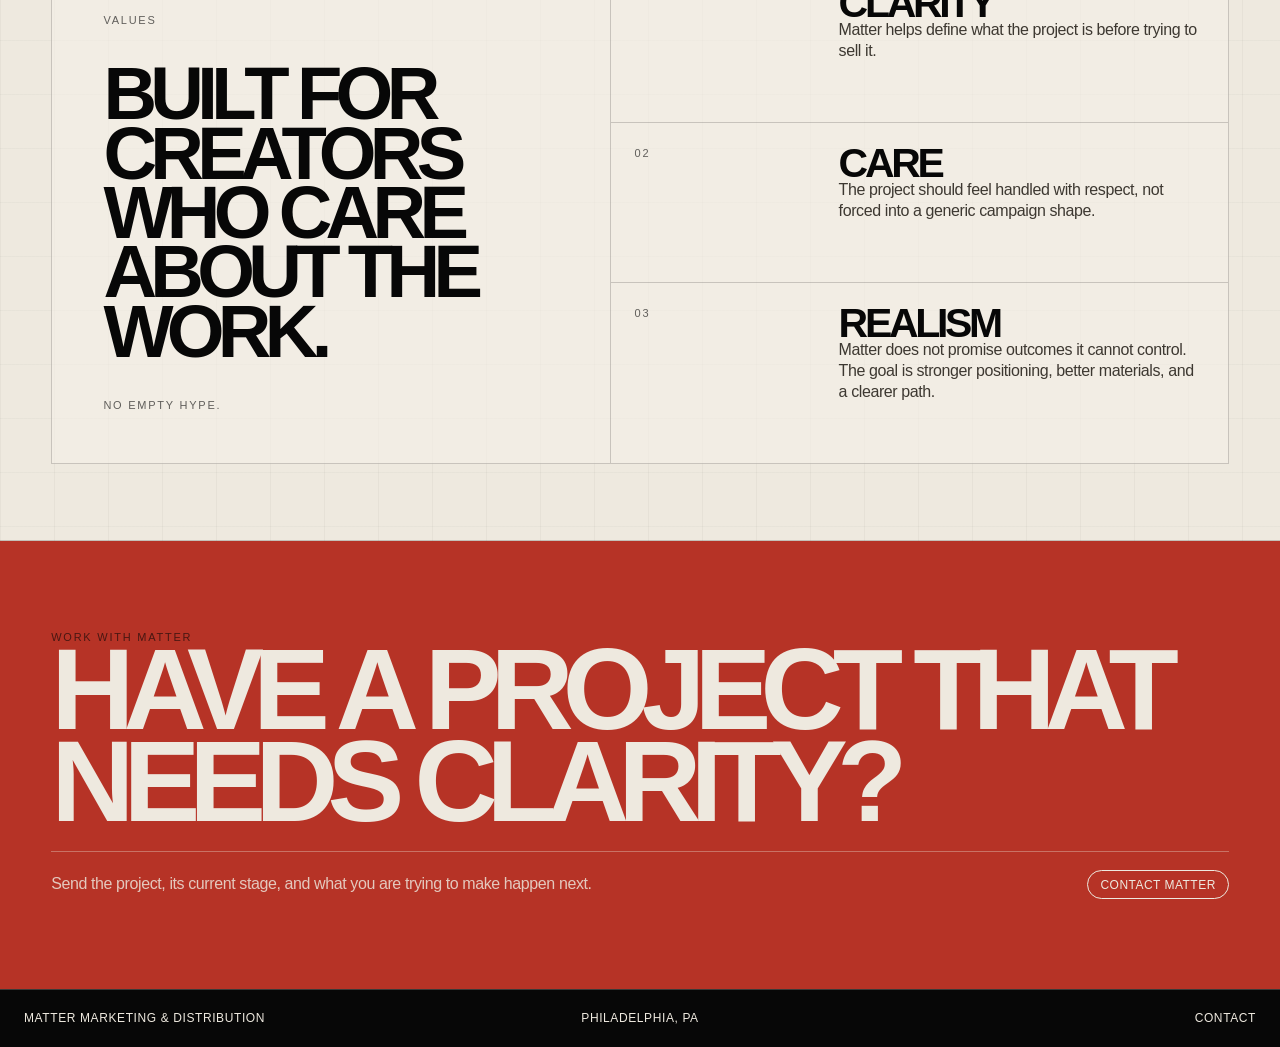
==== commit 9d7d7113: "Fix about framework card text overflow" ====
--- a/about/index.html
+++ b/about/index.html
@@ -305,10 +305,13 @@
 
     .p-card h3 {
       margin: 0;
-      font-size: clamp(34px, 4.2vw, 78px);
+      max-width: 100%;
+      font-size: clamp(34px, 3.4vw, 64px);
       line-height: .82;
-      letter-spacing: -.085em;
-      text-transform: uppercase;
+      letter-spacing: -.075em;
+      text-transform: uppercase;
+      overflow-wrap: anywhere;
+      word-break: break-word;
     }
 
     .p-card p {
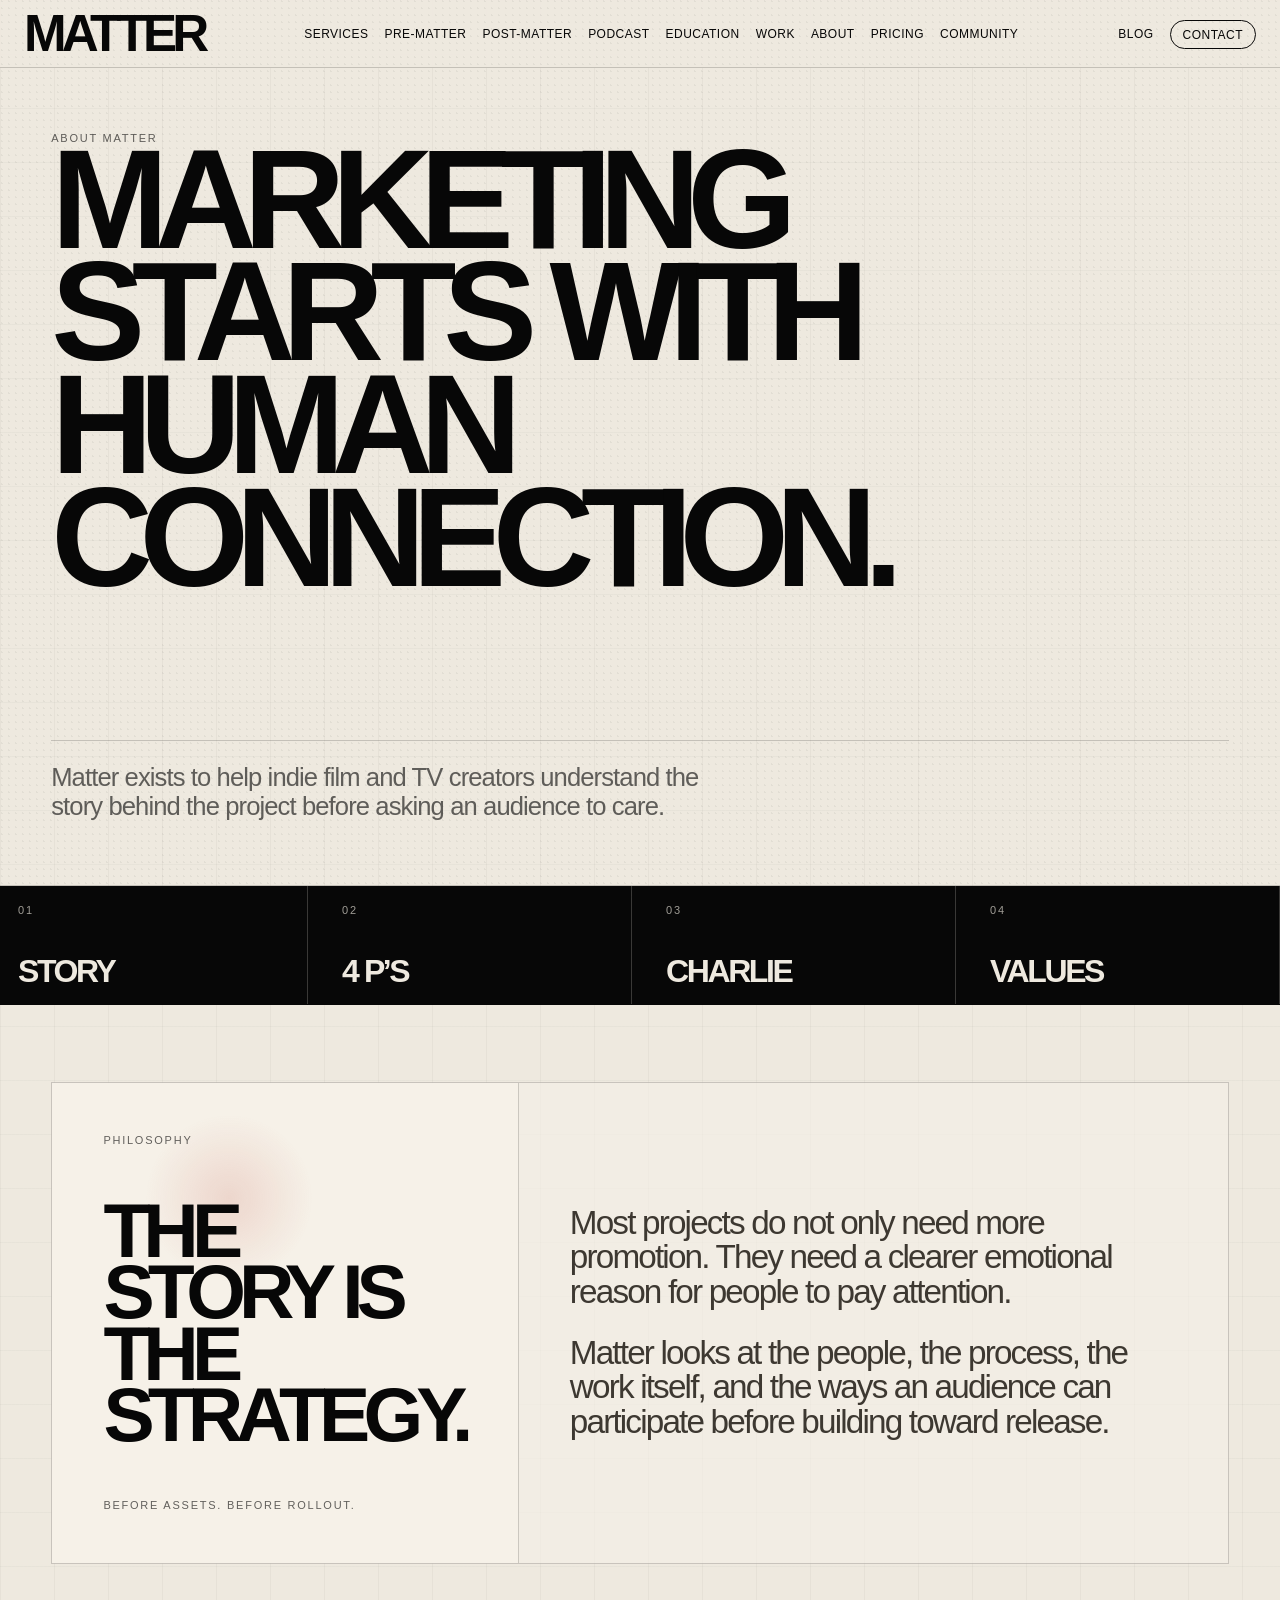
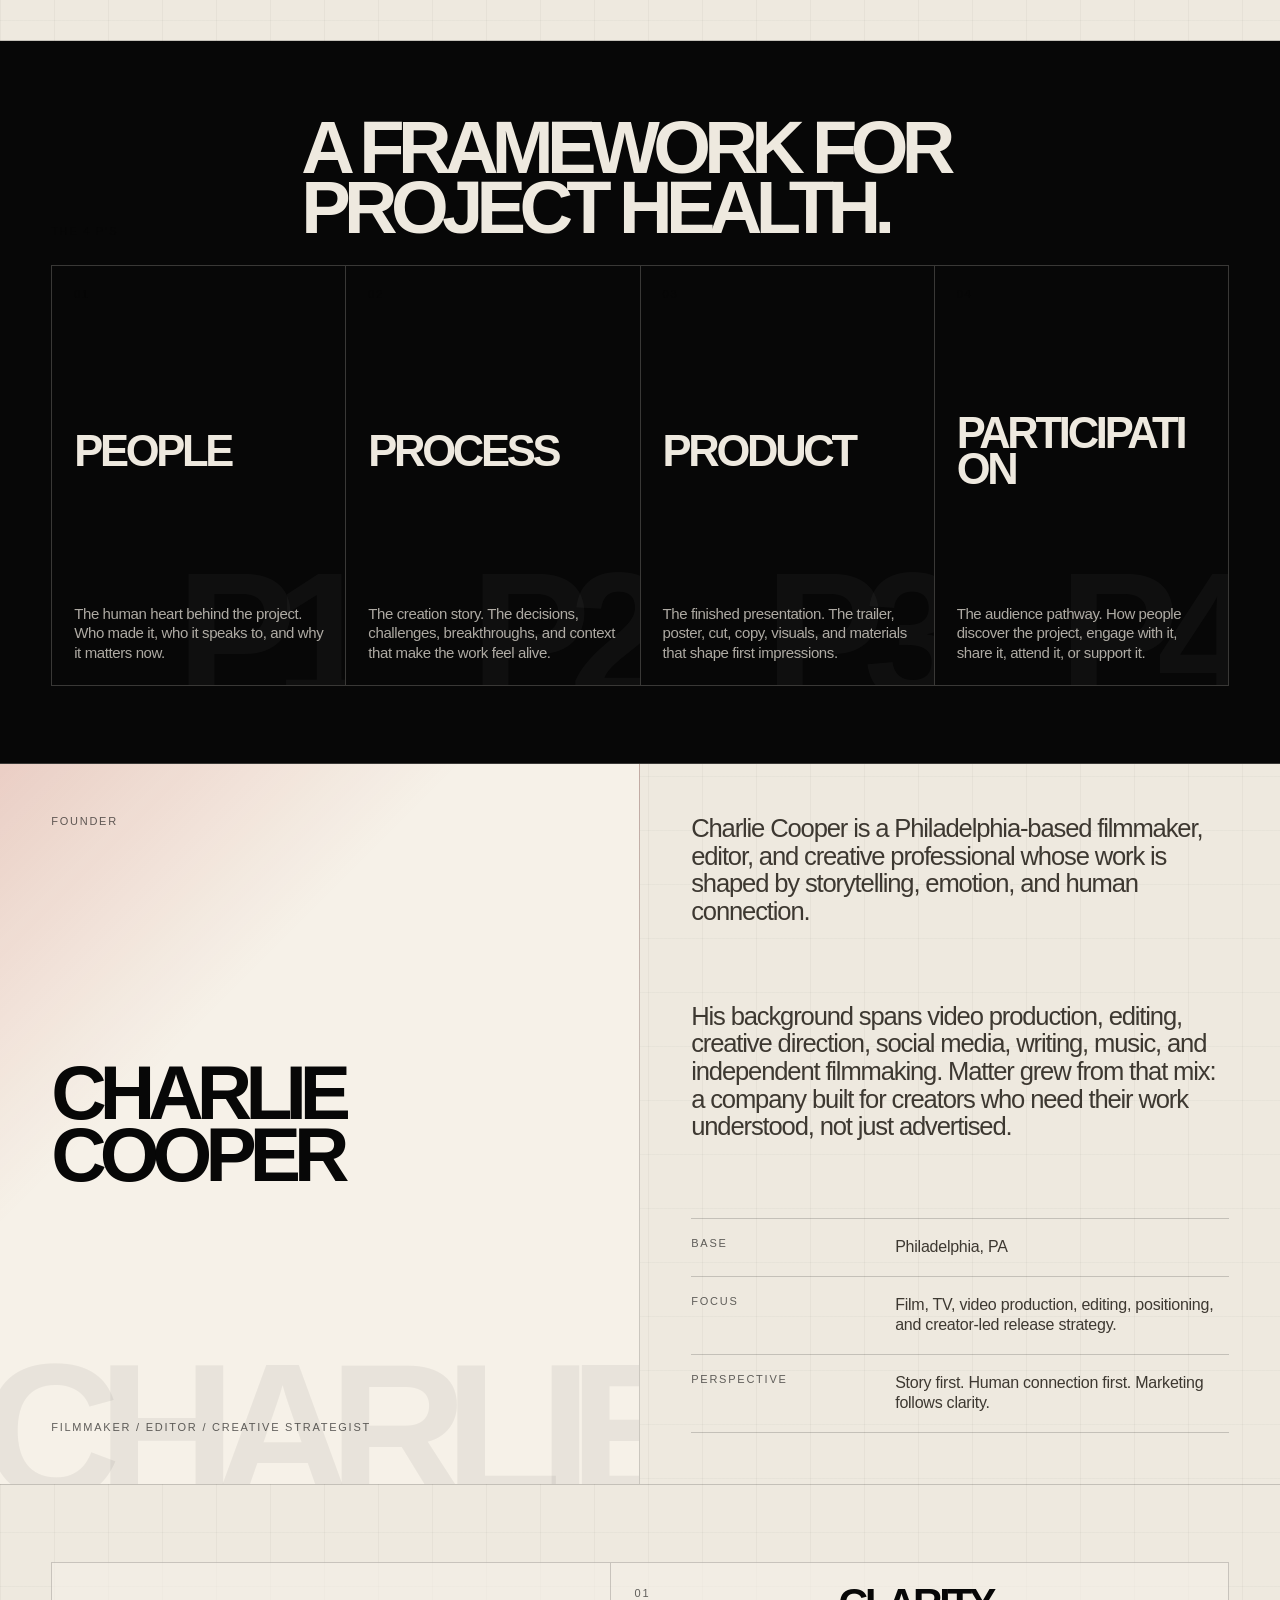
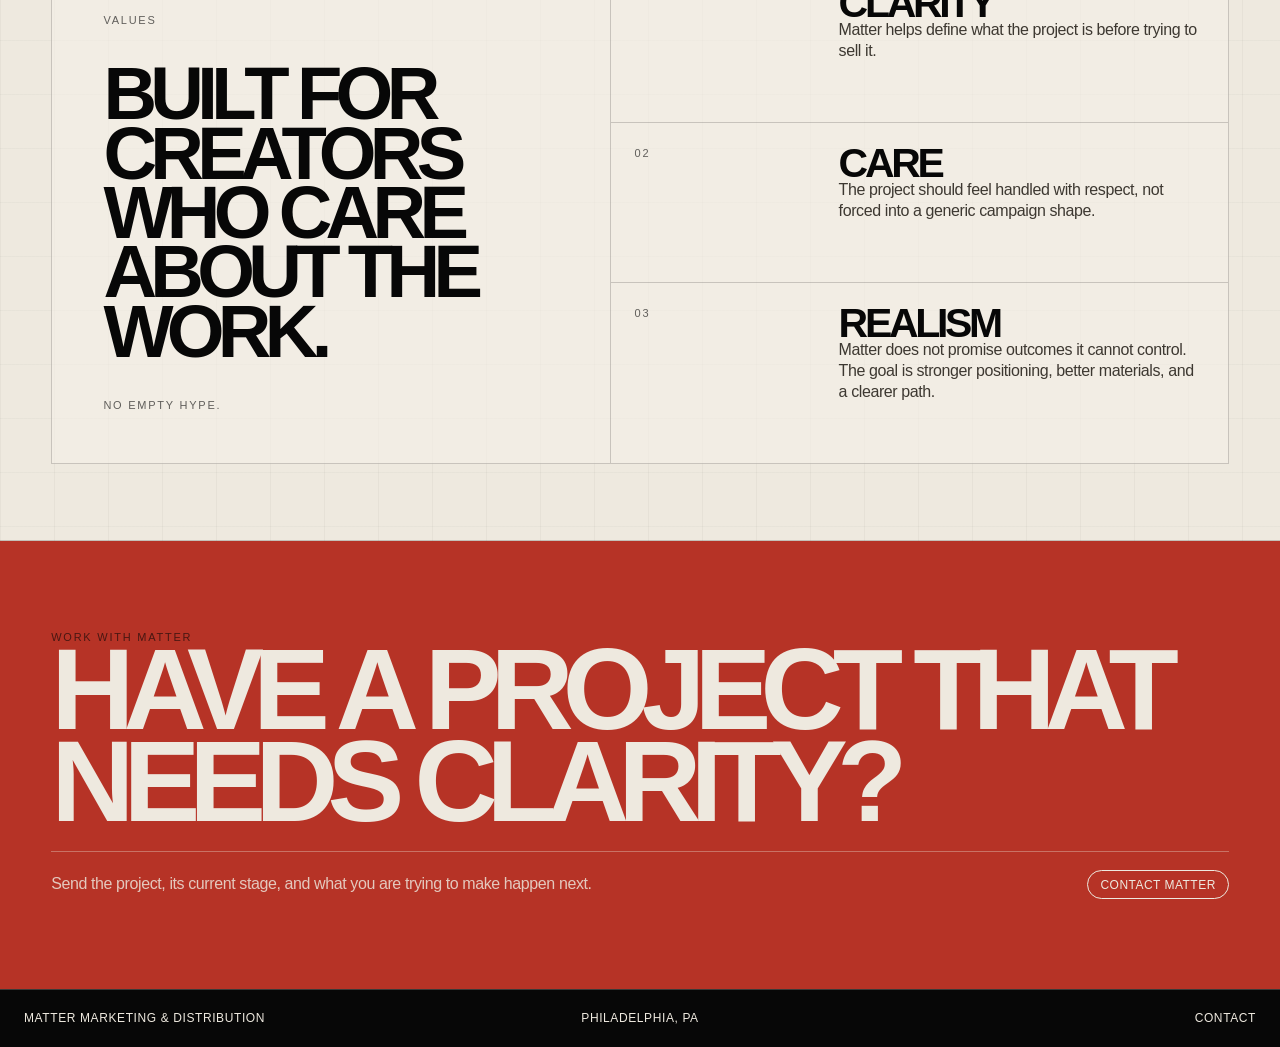
==== commit 129dd734: "Add Matter community page and navigation" ====
--- a/about/index.html
+++ b/about/index.html
@@ -3,7 +3,22 @@
 <head>
   <meta charset="UTF-8" />
   <meta name="viewport" content="width=device-width, initial-scale=1.0" />
-  <title>About | Matter Marketing & Distribution</title>
+
+  <title>About | Matter’s 4 P’s Framework & Founder Charlie Cooper</title>
+  <meta name="description" content="Learn about Matter Marketing & Distribution, the 4 P’s framework, and founder Charlie Cooper’s story-first approach to indie film and TV marketing, positioning, and release strategy." />
+
+  <link rel="canonical" href="https://www.matterdistribution.com/about/" />
+
+  <meta property="og:site_name" content="Matter Marketing & Distribution" />
+  <meta property="og:title" content="About | Matter’s 4 P’s Framework & Founder Charlie Cooper" />
+  <meta property="og:description" content="Learn about Matter’s story-first approach to indie film and TV marketing, positioning, and release strategy through the 4 P’s: People, Process, Product, and Participation." />
+  <meta property="og:url" content="https://www.matterdistribution.com/about/" />
+  <meta property="og:type" content="website" />
+
+  <meta name="twitter:card" content="summary" />
+  <meta name="twitter:title" content="About | Matter’s 4 P’s Framework & Founder Charlie Cooper" />
+  <meta name="twitter:description" content="Matter helps indie film and TV creators clarify the story behind the project before asking an audience to care." />
+
   <link rel="stylesheet" href="../assets/css/style.css" />
   <style>
     :root {
@@ -605,6 +620,7 @@
       <a href="../work/index.html">Work</a>
       <a href="../about/index.html">About</a>
       <a href="../pricing/index.html">Pricing</a>
+      <a href="../community/index.html">Community</a>
     </nav>
     <div class="header-right">
       <a href="../blog/index.html">Blog</a>
--- a/assets/css/style.css
+++ b/assets/css/style.css
@@ -488,6 +488,223 @@
 
 footer div:nth-child(2) { text-align: center; }
 footer div:nth-child(3) { text-align: right; }
+
+    .pricing-motion-wrap{
+      width:min(1120px, 100%);
+      margin: 10px auto 0;
+      border:1px solid var(--line);
+      background:
+        radial-gradient(circle at 18% 30%, rgba(182,51,38,.16), transparent 20%),
+        radial-gradient(circle at 80% 26%, rgba(51,95,140,.12), transparent 18%),
+        linear-gradient(180deg, rgba(238,233,223,.03), rgba(238,233,223,.015));
+      overflow:hidden;
+      position:relative;
+      min-height: 320px;
+    }
+
+    .pricing-motion-wrap::before{
+      content:"";
+      position:absolute;
+      inset:18px;
+      border:1px solid rgba(238,233,223,.10);
+      pointer-events:none;
+    }
+
+    .pricing-motion{
+      position:relative;
+      height:320px;
+      overflow:hidden;
+      isolation:isolate;
+    }
+
+    .money-plate{
+      position:absolute;
+      left:50%;
+      bottom:42px;
+      width:420px;
+      height:98px;
+      transform:translateX(-50%);
+      border-radius:50%;
+      border:1px solid rgba(238,233,223,.10);
+      background:
+        radial-gradient(circle at 50% 50%, rgba(238,233,223,.06), transparent 62%);
+      box-shadow:
+        0 0 0 18px rgba(238,233,223,.015),
+        0 0 0 44px rgba(238,233,223,.01);
+    }
+
+    .money-orbit{
+      position:absolute;
+      left:50%;
+      top:50%;
+      border:1px solid rgba(238,233,223,.10);
+      border-radius:50%;
+      transform:translate(-50%, -50%);
+      animation: orbitSpin linear infinite;
+    }
+
+    .orbit-1{
+      width:360px;
+      height:360px;
+      opacity:.36;
+      animation-duration:22s;
+    }
+
+    .orbit-2{
+      width:250px;
+      height:250px;
+      opacity:.24;
+      animation-duration:16s;
+      animation-direction:reverse;
+    }
+
+    .orbit-3{
+      width:150px;
+      height:150px;
+      opacity:.18;
+      animation-duration:10s;
+    }
+
+    .money-node{
+      position:absolute;
+      width:10px;
+      height:10px;
+      border-radius:50%;
+      background:rgba(185,154,91,.82);
+      box-shadow:0 0 14px rgba(185,154,91,.18);
+      animation: nodePulse 2.8s ease-in-out infinite;
+    }
+
+    .node-a{ left:22%; top:26%; animation-delay:0s; }
+    .node-b{ right:24%; top:20%; animation-delay:.6s; }
+    .node-c{ left:31%; bottom:28%; animation-delay:1.2s; }
+    .node-d{ right:30%; bottom:24%; animation-delay:1.8s; }
+
+    .money-stack{
+      position:absolute;
+      bottom:78px;
+      display:flex;
+      flex-direction:column-reverse;
+      gap:6px;
+      animation: stackFloat 4.8s ease-in-out infinite;
+    }
+
+    .money-stack span{
+      display:block;
+      width:74px;
+      height:14px;
+      border-radius:999px;
+      border:1px solid rgba(185,154,91,.34);
+      background:
+        linear-gradient(180deg, rgba(238,233,223,.16), rgba(185,154,91,.10)),
+        rgba(185,154,91,.12);
+      box-shadow:0 1px 0 rgba(238,233,223,.10) inset;
+    }
+
+    .stack-1{
+      left:24%;
+      animation-delay:0s;
+    }
+
+    .stack-1 span:nth-child(1){ width:62px; }
+    .stack-1 span:nth-child(2){ width:66px; }
+    .stack-1 span:nth-child(3){ width:70px; }
+    .stack-1 span:nth-child(4){ width:74px; }
+
+    .stack-2{
+      left:50%;
+      transform:translateX(-50%);
+      animation-delay:.7s;
+    }
+
+    .stack-2 span:nth-child(1){ width:66px; }
+    .stack-2 span:nth-child(2){ width:69px; }
+    .stack-2 span:nth-child(3){ width:72px; }
+    .stack-2 span:nth-child(4){ width:75px; }
+    .stack-2 span:nth-child(5){ width:78px; }
+    .stack-2 span:nth-child(6){ width:82px; }
+
+    .stack-3{
+      right:24%;
+      animation-delay:1.4s;
+    }
+
+    .stack-3 span:nth-child(1){ width:58px; }
+    .stack-3 span:nth-child(2){ width:64px; }
+    .stack-3 span:nth-child(3){ width:70px; }
+
+    .money-beam{
+      position:absolute;
+      height:1px;
+      background:linear-gradient(90deg, transparent, rgba(238,233,223,.28), transparent);
+      animation: beamSlide 5.8s ease-in-out infinite;
+      opacity:.8;
+    }
+
+    .beam-1{
+      left:19%;
+      top:30%;
+      width:180px;
+      transform:rotate(18deg);
+      animation-delay:0s;
+    }
+
+    .beam-2{
+      right:18%;
+      top:36%;
+      width:160px;
+      transform:rotate(-16deg);
+      animation-delay:1.2s;
+    }
+
+    .beam-3{
+      left:50%;
+      bottom:112px;
+      width:220px;
+      transform:translateX(-50%);
+      animation-delay:2.2s;
+    }
+
+    .money-chip{
+      position:absolute;
+      width:18px;
+      height:18px;
+      border-radius:50%;
+      border:1px solid rgba(51,95,140,.34);
+      background:
+        radial-gradient(circle at 35% 35%, rgba(238,233,223,.30), transparent 32%),
+        rgba(51,95,140,.16);
+      animation: chipDrift 7s ease-in-out infinite;
+    }
+
+    .chip-1{ left:18%; top:44%; animation-delay:0s; }
+    .chip-2{ right:16%; top:48%; animation-delay:1.3s; }
+    .chip-3{ left:49%; top:18%; animation-delay:2.1s; }
+
+    @keyframes orbitSpin{
+      from{ transform:translate(-50%, -50%) rotate(0deg); }
+      to{ transform:translate(-50%, -50%) rotate(360deg); }
+    }
+
+    @keyframes nodePulse{
+      0%,100%{ transform:scale(1); opacity:.75; }
+      50%{ transform:scale(1.28); opacity:1; }
+    }
+
+    @keyframes stackFloat{
+      0%,100%{ transform:translateY(0); }
+      50%{ transform:translateY(-8px); }
+    }
+
+    @keyframes beamSlide{
+      0%,100%{ opacity:.18; transform:translateX(0) rotate(var(--rot, 0deg)); }
+      50%{ opacity:.82; transform:translateX(16px) rotate(var(--rot, 0deg)); }
+    }
+
+    @keyframes chipDrift{
+      0%,100%{ transform:translateY(0) translateX(0); opacity:.56; }
+      50%{ transform:translateY(-16px) translateX(8px); opacity:1; }
+    }
 
 @media (max-width: 1050px) {
   header { grid-template-columns: 1fr auto; }
@@ -518,6 +735,29 @@
   .hero-copy + .hero-feature .poster { min-height: 420px; }
   .hero-actions, .price-grid, .editorial, .cta-line, footer { grid-template-columns: 1fr; }
   footer div:nth-child(2), footer div:nth-child(3) { text-align: left; }
+
+        .pricing-motion-wrap{
+        min-height:260px;
+      }
+
+      .pricing-motion{
+        height:260px;
+      }
+
+      .money-plate{
+        width:280px;
+        height:72px;
+        bottom:34px;
+      }
+
+      .orbit-1{ width:250px; height:250px; }
+      .orbit-2{ width:180px; height:180px; }
+      .orbit-3{ width:110px; height:110px; }
+
+      .money-stack span{
+        height:12px;
+      }
+
 }
 
 .hero-solo {
@@ -531,4 +771,162 @@
 
 .hero-solo .hero-copy {
   max-width: 760px;
-}+}
+
+/* Homepage centered solo hero refresh */
+
+.hero-solo {
+  grid-template-columns: 1fr;
+  min-height: calc(100vh - 82px);
+  display: grid;
+  place-items: center;
+  padding: clamp(28px, 4vw, 64px);
+  overflow: hidden;
+  position: relative;
+}
+
+.hero-solo::before {
+  content: "";
+  position: absolute;
+  width: min(48vw, 620px);
+  height: min(48vw, 620px);
+  border-radius: 999px;
+  background: radial-gradient(circle, rgba(182, 51, 38, .16), transparent 68%);
+  left: 50%;
+  top: 48%;
+  transform: translate(-50%, -50%);
+  opacity: .9;
+  animation: matterPulse 7s ease-in-out infinite;
+  pointer-events: none;
+}
+
+.hero-solo::after {
+  content: "";
+  position: absolute;
+  inset: clamp(18px, 3vw, 48px);
+  border: 1px solid rgba(7, 7, 7, .12);
+  pointer-events: none;
+  opacity: .85;
+}
+
+.hero-solo .hero-title {
+  width: min(1180px, 100%);
+  min-height: auto;
+  border-right: 0;
+  max-width: none;
+  padding: 0;
+  display: grid;
+  gap: clamp(80px, 12vh, 160px);
+  position: relative;
+  z-index: 2;
+}
+
+.hero-solo .hero-title > div:first-child {
+  text-align: center;
+  display: grid;
+  justify-items: center;
+  gap: 18px;
+}
+
+.hero-solo .hero-title h1 {
+  max-width: 1080px;
+  margin: 0 auto;
+  text-align: center;
+  font-size: clamp(64px, 9vw, 168px);
+  line-height: .78;
+  letter-spacing: -.095em;
+  animation: titleSettle .9s ease both;
+}
+
+.hero-solo .eyebrow {
+  animation: fadeUp .7s ease both;
+}
+
+.hero-solo .hero-copy {
+  width: min(760px, 100%);
+  max-width: 760px;
+  margin: 0 auto;
+  padding-top: 22px;
+  border-top: 1px solid rgba(7, 7, 7, .16);
+  display: grid;
+  grid-template-columns: 1fr auto;
+  gap: 24px;
+  align-items: end;
+  animation: fadeUp .9s ease .16s both;
+}
+
+.hero-solo .hero-copy p {
+  margin: 0;
+}
+
+.hero-solo .hero-buttons {
+  display: flex;
+  gap: 10px;
+  flex-wrap: wrap;
+  justify-content: flex-end;
+}
+
+@keyframes matterPulse {
+  0%, 100% {
+    transform: translate(-50%, -50%) scale(.92);
+    opacity: .55;
+  }
+
+  50% {
+    transform: translate(-50%, -50%) scale(1.08);
+    opacity: .95;
+  }
+}
+
+@keyframes titleSettle {
+  from {
+    opacity: 0;
+    transform: translateY(16px) scale(.985);
+  }
+
+  to {
+    opacity: 1;
+    transform: translateY(0) scale(1);
+  }
+}
+
+@keyframes fadeUp {
+  from {
+    opacity: 0;
+    transform: translateY(14px);
+  }
+
+  to {
+    opacity: 1;
+    transform: translateY(0);
+  }
+}
+
+@media (max-width: 850px) {
+  .hero-solo {
+    place-items: start center;
+    padding-top: 70px;
+  }
+
+  .hero-solo .hero-title {
+    gap: 80px;
+  }
+
+  .hero-solo .hero-title > div:first-child {
+    text-align: left;
+    justify-items: start;
+  }
+
+  .hero-solo .hero-title h1 {
+    text-align: left;
+  }
+
+  .hero-solo .hero-copy {
+    grid-template-columns: 1fr;
+    margin: 0;
+  }
+
+  .hero-solo .hero-buttons {
+    justify-content: flex-start;
+  }
+}
